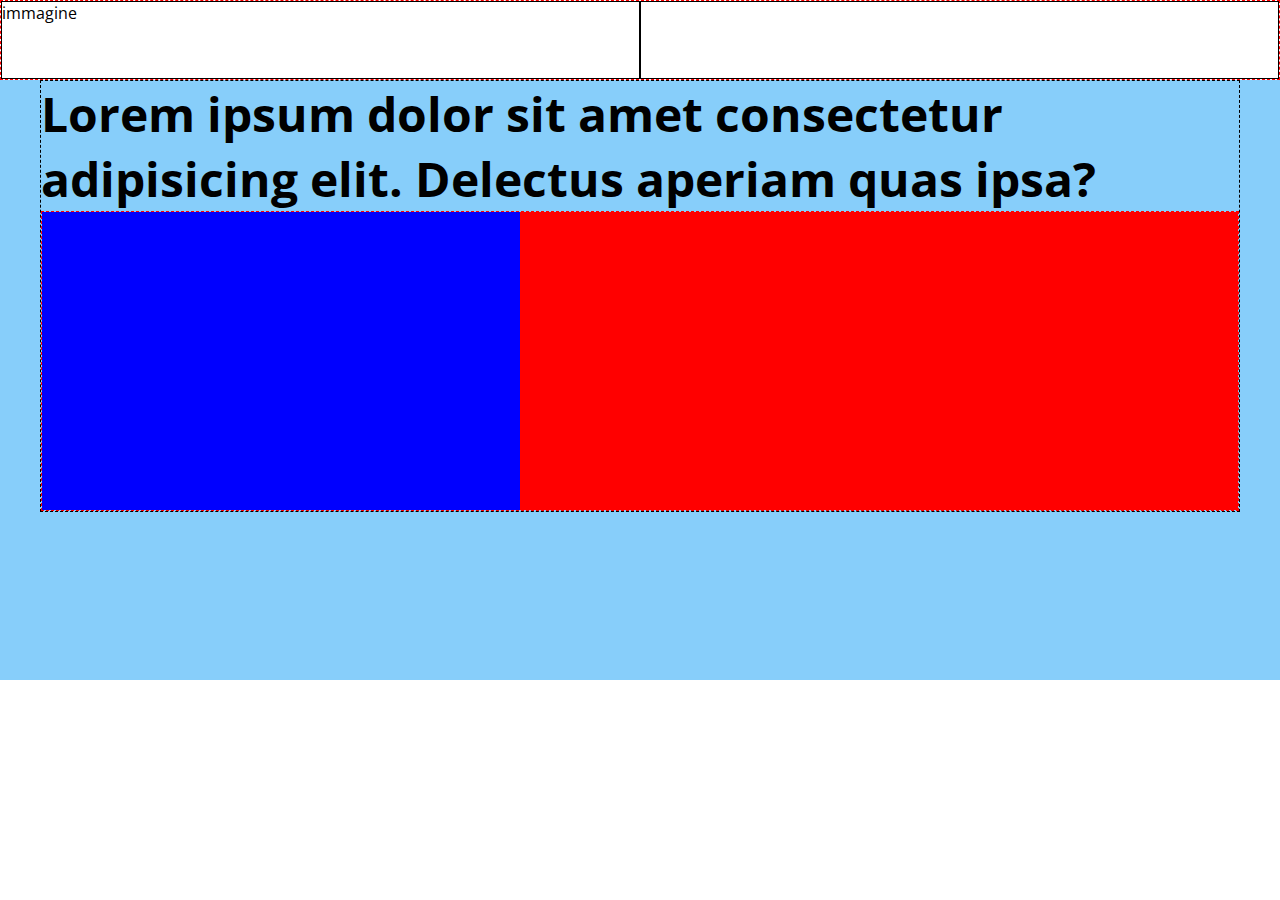
==== index.html @ 4fbb9951 "- SET header basic layout" ====
<!DOCTYPE html>
<html lang="en">
    <head>
        <meta charset="UTF-8">
        <meta name="viewport" content="width=device-width, initial-scale=1.0">
        <title>Document</title>

        <!-- Google Fonts -->
        <link rel="preconnect" href="https://fonts.googleapis.com">
        <link rel="preconnect" href="https://fonts.gstatic.com" crossorigin>
        <link href="https://fonts.googleapis.com/css2?family=Open+Sans:wght@400;800&display=swap" rel="stylesheet">

        <!-- css -->
        <link rel="stylesheet" href="css/style.css">

        <!-- Font Awesome -->
        <link rel="stylesheet" href="https://cdnjs.cloudflare.com/ajax/libs/font-awesome/6.4.2/css/all.min.css" integrity="sha512-z3gLpd7yknf1YoNbCzqRKc4qyor8gaKU1qmn+CShxbuBusANI9QpRohGBreCFkKxLhei6S9CQXFEbbKuqLg0DA==" crossorigin="anonymous" referrerpolicy="no-referrer" />
    </head>
    <body class="debug">
        

        <header>

            <section class="top-header">

                <div class="left">
                    <div>
                        immagine
                    </div>
                    <nav>
                        <ul>
                            <li></li>
                            <li></li>
                            <li></li>
                        </ul>
                    </nav>
                </div>

                <div class="right">
                    <nav>
                        <ul>
                            <li></li>
                            <li></li>
                            <li></li>
                            <li></li>
                        </ul>
                    </nav>
                </div>

            </section>

            <section class="bottom-header">
                <div class="background">
                    <div class="container-large">
                        <div class="jumbotron">
                            <h1 style="font-size: 3em;">Lorem ipsum dolor sit amet consectetur adipisicing elit. Delectus aperiam quas ipsa?</h1>
                            <div class="my_row">
                                <div class="my_col_1-3"></div>
                                <div class="my_col_2-3"></div>
                            </div>
                        </div>
                    </div>
                </div>

            </section>
        </header>

        <main>
            <!-- MAIN -->
        </main>

        <footer>
            <!-- FOOTER -->
        </footer>

    </body>
</html>
---- css/style.css ----
/*
    RESET 
*/

*{
    margin: 0;
    padding: 0;
    box-sizing: border-box;
}

/*
    GENERAL
*/

*{
    font-family: 'Open Sans', sans-serif;
}

.container-large{
    max-width: 1200px;
    margin: 0 auto;
}

.container-small{
    max-width: 1000px;
    margin: 0 auto;
}

/*
    HEADER
*/

.top-header ul{
    list-style: none;
}

/* TOP HEADER */

.top-header{
    display: flex;
}

.top-header > *{
    width: 50%;
    display: flex;
}

/* BOTTOM HEADER */

.bottom-header > .background{
    background-color: lightskyblue;
}

header > .bottom-header .my_row{
    display: flex;
}

header > .bottom-header .my_row > .my_col_1-3{
    width: 40%;
}

header > .bottom-header .my_row > .my_col_2-3{
    width: 60%;
}

/*
    DEBUG
*/

.debug .top-header{
    min-height: 80px;
    border: 1px dashed red;
}

.debug .top-header > *{
    border: 0.5px solid black;
}

.debug .background{
    min-height: 600px;
}

.debug .bottom-header .jumbotron{
    border: 1px dashed black;
}

.debug .bottom-header .my_row{
    min-height: 300px;
    border: 1px dashed red;
}

.debug .bottom-header .my_row > .my_col_1-3{
    background-color: blue;
}

.debug .bottom-header .my_row > .my_col_2-3{
    background-color: red;
}
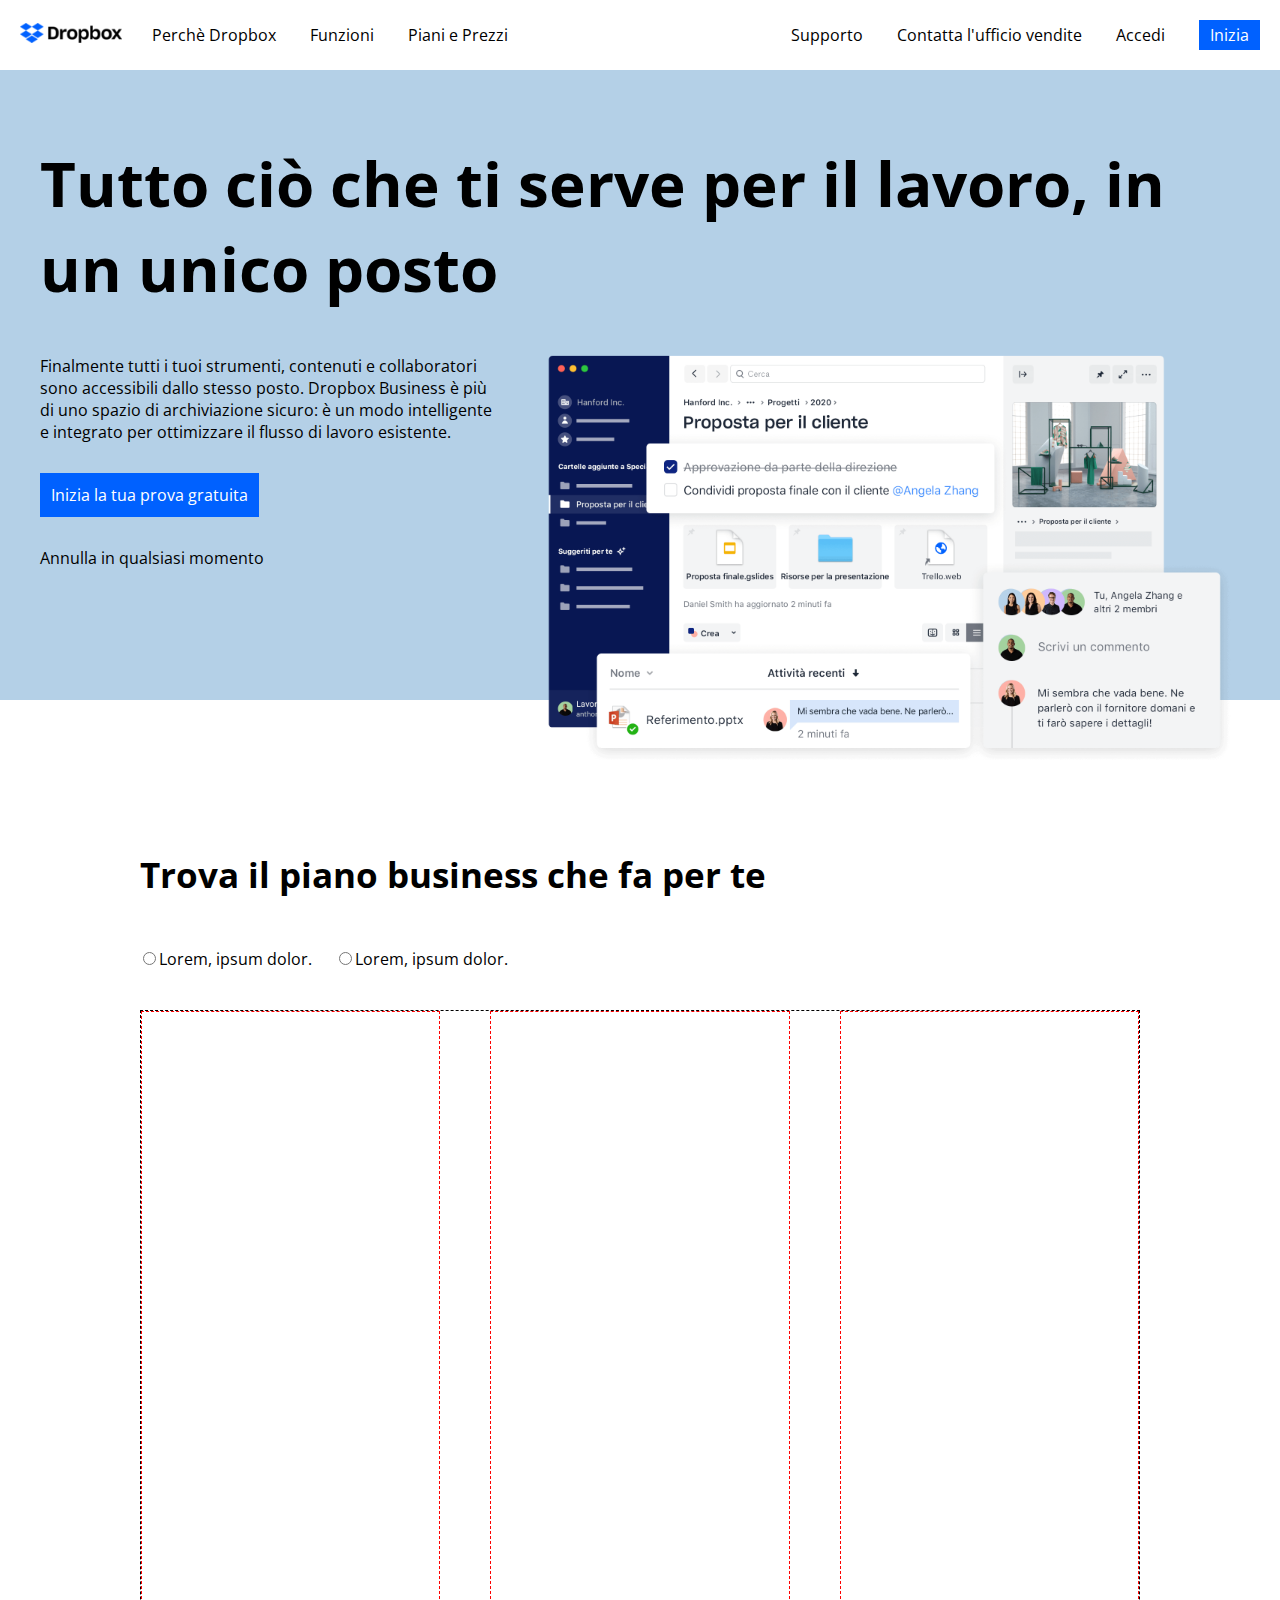
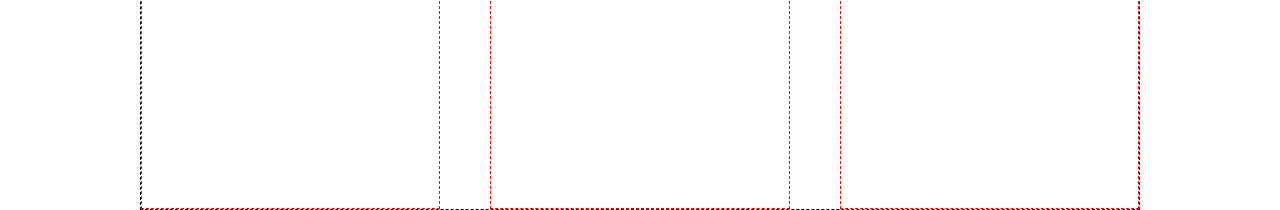
==== commit f464c138: "- EDIT header - START main layout" ====
--- a/index.html
+++ b/index.html
@@ -8,7 +8,7 @@
         <!-- Google Fonts -->
         <link rel="preconnect" href="https://fonts.googleapis.com">
         <link rel="preconnect" href="https://fonts.gstatic.com" crossorigin>
-        <link href="https://fonts.googleapis.com/css2?family=Open+Sans:wght@400;800&display=swap" rel="stylesheet">
+        <link href="https://fonts.googleapis.com/css2?family=Open+Sans:wght@400;700;800&display=swap" rel="stylesheet">
 
         <!-- css -->
         <link rel="stylesheet" href="css/style.css">
@@ -21,28 +21,28 @@
 
         <header>
 
-            <section class="top-header">
+            <section class="top-header flex">
 
-                <div class="left">
-                    <div>
-                        immagine
+                <div class="left flex">
+                    <div class="img_container">
+                        <img src="img/logo-small.png" alt="Dropbox">
                     </div>
                     <nav>
                         <ul>
-                            <li></li>
-                            <li></li>
-                            <li></li>
+                            <li><a href="#">Perchè Dropbox</a></li>
+                            <li><a href="#">Funzioni</a></li>
+                            <li><a href="#">Piani e Prezzi</a></li>
                         </ul>
                     </nav>
                 </div>
 
-                <div class="right">
+                <div class="right flex">
                     <nav>
                         <ul>
-                            <li></li>
-                            <li></li>
-                            <li></li>
-                            <li></li>
+                            <li><a href="#">Supporto</a></li>
+                            <li><a href="#">Contatta l'ufficio vendite</a></li>
+                            <li><a href="#">Accedi</a></li>
+                            <li><a href="#" class="button">Inizia</a></li>
                         </ul>
                     </nav>
                 </div>
@@ -53,10 +53,25 @@
                 <div class="background">
                     <div class="container-large">
                         <div class="jumbotron">
-                            <h1 style="font-size: 3em;">Lorem ipsum dolor sit amet consectetur adipisicing elit. Delectus aperiam quas ipsa?</h1>
-                            <div class="my_row">
-                                <div class="my_col_1-3"></div>
-                                <div class="my_col_2-3"></div>
+                            <h1>Tutto ciò che ti serve per il lavoro, in un unico posto</h1>
+                            <div class="my_row flex">
+
+                                <div class="my_col_1-3">
+
+                                    <p>
+                                        Finalmente tutti i tuoi strumenti, contenuti e collaboratori sono accessibili dallo stesso posto. Dropbox Business è più di uno spazio di archiviazione sicuro: 
+                                        è un modo intelligente e integrato per ottimizzare il flusso di lavoro esistente.
+                                    </p>
+                                    <a href="#" class="button large">Inizia la tua prova gratuita</a>
+                                    <div>Annulla in qualsiasi momento</div>
+                                    <i class="fa-solid fa-arrow-down"></i>
+                                </div>
+
+
+                                <div class="my_col_2-3">
+                                    <img src="img/jumbo.png" alt="Dropbox_free_trial">
+                                </div>
+
                             </div>
                         </div>
                     </div>
@@ -66,7 +81,22 @@
         </header>
 
         <main>
-            <!-- MAIN -->
+            <div class="container-small">
+                 
+                <h2>Trova il piano business che fa per te</h2>
+
+                <div class="input-box">
+                    <span><input type="radio" name="ciao">Lorem, ipsum dolor.</span>
+                    <span><input type="radio" name="ciao">Lorem, ipsum dolor.</span>
+                </div>
+                
+                <div class="my_row flex">
+                     <div class="card"></div>
+                     <div class="card"></div>
+                     <div class="card"></div>
+                </div>
+
+            </div>
         </main>
 
         <footer>
--- a/css/style.css
+++ b/css/style.css
@@ -17,6 +17,10 @@
     font-family: 'Open Sans', sans-serif;
 }
 
+.flex{
+    display: flex;
+}
+
 .container-large{
     max-width: 1200px;
     margin: 0 auto;
@@ -27,73 +31,199 @@
     margin: 0 auto;
 }
 
+.my_col_1-3{
+    width: 40%;
+}
+
+.my_col_2-3{
+    width: 60%;
+}
+
+
+
+.top-header a{
+    text-decoration: none;
+    color: black;
+}
+
+.button{
+   display: inline-block;
+   padding: 3px 10px;
+   background-color: #0061ff;
+   border: 1px solid #0061ff; 
+}
+
+.large{
+    padding: 10px 10px; 
+ }
+
+a.button{
+    color: white;
+    text-decoration: none;
+}
+
 /*
     HEADER
 */
+
+
+
+/* TOP HEADER */
+
+.top-header > *{
+    width: 50%;
+    align-items: center;
+    padding: 20px 5px;
+}
+
+
+.left  ul > li, .right  ul > li{
+    display: inline-block;
+}
+
+.left  ul > li, .left > .img_container, .right  ul > li{
+    padding: 0 15px;
+}
 
 .top-header ul{
     list-style: none;
 }
 
-/* TOP HEADER */
-
-.top-header{
-    display: flex;
-}
-
-.top-header > *{
-    width: 50%;
-    display: flex;
-}
+.top-header .left > .img_container > img{
+    height: 20px;
+}
+
+.top-header .right{
+    justify-content: flex-end;
+}
+
+
+
+
+
 
 /* BOTTOM HEADER */
 
 .bottom-header > .background{
-    background-color: lightskyblue;
-}
-
-header > .bottom-header .my_row{
-    display: flex;
-}
-
-header > .bottom-header .my_row > .my_col_1-3{
-    width: 40%;
-}
-
-header > .bottom-header .my_row > .my_col_2-3{
-    width: 60%;
-}
+    background-color: #b4d0e7;
+    padding-bottom: 15px;
+}
+
+header > .bottom-header .jumbotron{
+    padding-top: 70px;
+}
+
+.bottom-header .jumbotron h1{
+    font-size: 3.9em;
+}
+
+.bottom-header .my_col_1-3{
+    padding: 0 20px 10px 0;
+    position: relative;
+}
+
+.bottom-header .my_col_1-3 > .button{
+    margin: 30px 0; 
+}
+
+.bottom-header .my_col_1-3 > i{
+    position: absolute;
+    left: 0;
+    bottom: 75px;
+    font-size: 2.8em;
+    font-weight: bolder;
+}
+
+.my_col_2-3 > img{
+    width: 100%;
+}
+
+.debug .bottom-header .my_row{
+    position: relative;
+    top: 80px;
+    margin-top: -35px;
+}
+
+
+
+
+
+/*
+    MAIN 
+*/
+
+main{
+    padding-top: 150px;
+}
+
+main h2{
+    font-size: 2.2em;
+    font-weight: 700;
+    margin-bottom: 50px;
+}
+
+
+main .input-box input{
+    margin: 3px;
+}
+
+main .input-box > span:nth-child(2){
+    margin-left: 20px;
+}
+
+main .my_row{
+    justify-content: space-between;
+    margin-top: 40px;
+}
+
+main .card{
+    width: calc(90% / 3);
+}
+
 
 /*
     DEBUG
 */
 
-.debug .top-header{
+.debug > main .my_row{
+    border: 1px dashed black;
+    min-height: 800px;
+}
+
+.debug > main .card{
+    border: 1px dashed red;
+}
+
+
+
+
+
+/* .debug .top-header{
     min-height: 80px;
     border: 1px dashed red;
 }
 
 .debug .top-header > *{
     border: 0.5px solid black;
-}
-
-.debug .background{
+} */
+
+/* .debug .background{
     min-height: 600px;
-}
-
-.debug .bottom-header .jumbotron{
+} */
+
+/* .debug .bottom-header .jumbotron{
     border: 1px dashed black;
-}
-
-.debug .bottom-header .my_row{
-    min-height: 300px;
-    border: 1px dashed red;
-}
-
-.debug .bottom-header .my_row > .my_col_1-3{
+} */
+
+/* .debug .bottom-header .my_row{
+    /* min-height: 300px;
+    border: 1px dashed red; 
+} */
+
+/* .debug .bottom-header .my_row > .my_col_1-3{
     background-color: blue;
-}
-
-.debug .bottom-header .my_row > .my_col_2-3{
+} */
+
+/* .debug .bottom-header .my_row > .my_col_2-3{
     background-color: red;
-}+} */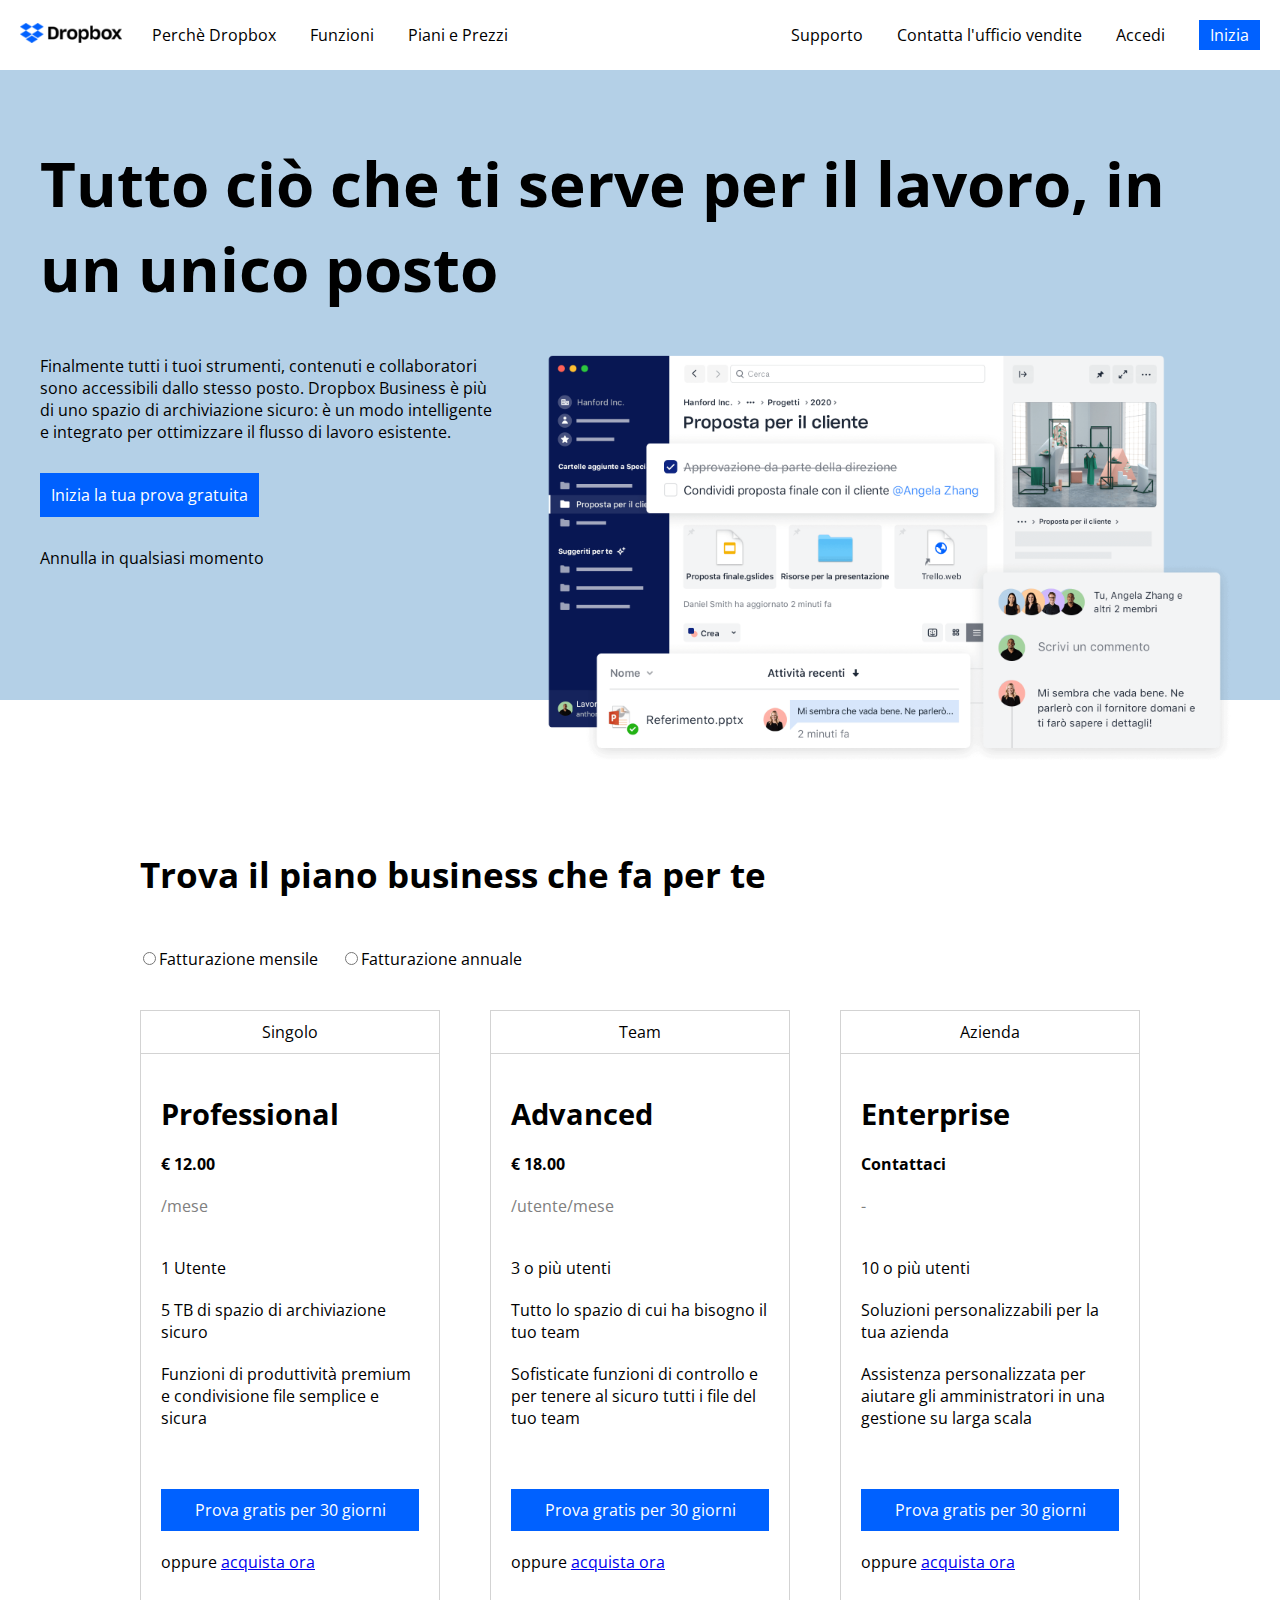
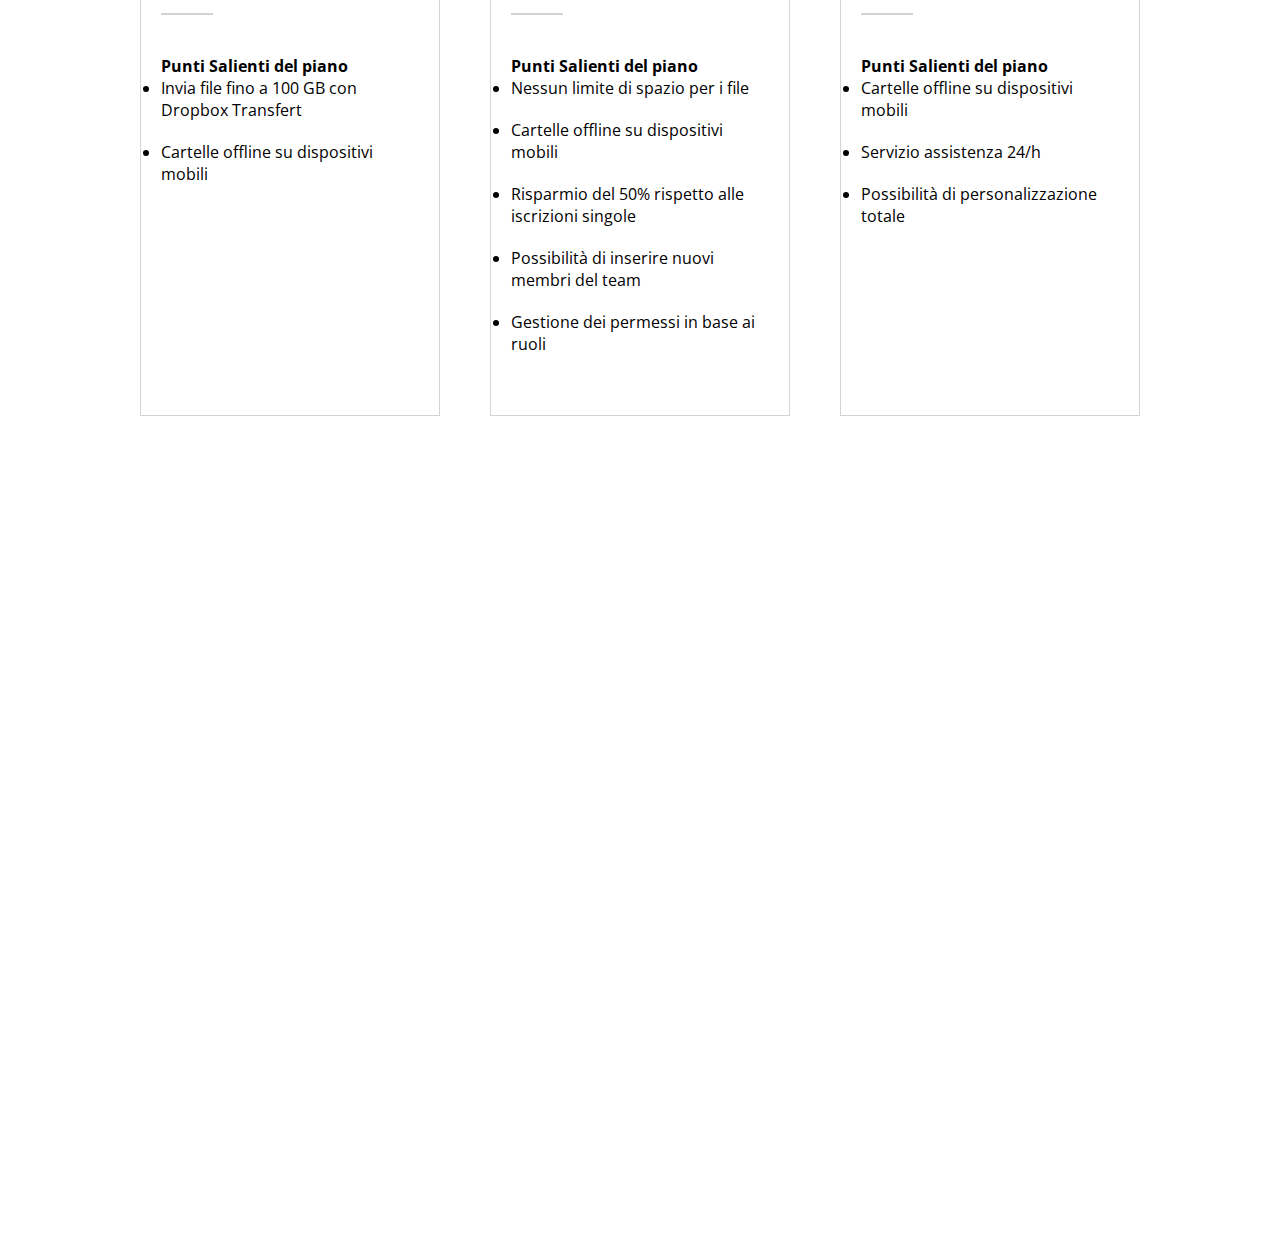
==== commit b06b0b62: "- UPDATE main" ====
--- a/index.html
+++ b/index.html
@@ -86,14 +86,123 @@
                 <h2>Trova il piano business che fa per te</h2>
 
                 <div class="input-box">
-                    <span><input type="radio" name="ciao">Lorem, ipsum dolor.</span>
-                    <span><input type="radio" name="ciao">Lorem, ipsum dolor.</span>
+                    <span><input type="radio" name="ciao">Fatturazione mensile</span>
+                    <span><input type="radio" name="ciao">Fatturazione annuale</span>
                 </div>
                 
                 <div class="my_row flex">
-                     <div class="card"></div>
-                     <div class="card"></div>
-                     <div class="card"></div>
+
+                     <div class="card">
+                        <div class="card-top">
+                            <span><i class="fa-solid fa-user"></i> Singolo</span>
+                        </div>
+                        <div class="card-bottom">
+                            <h3>Professional</h3>
+                            <h4>€ 12.00</h4>
+                            <span class="price-info">/mese</span>
+
+                            <ul class="fa-ul">
+                                <li><span class="fa-li"><i class="fa-solid fa-user"></i></span>1 Utente</li>
+                                <li><span class="fa-li"><i class="fa-solid fa-folder"></i></span>5 TB di spazio di archiviazione sicuro</li>
+                                <li><span class="fa-li"><i class="fa-solid fa-share-nodes"></i></span>Funzioni di produttività premium
+                                    e condivisione file semplice e sicura</li>
+                            </ul>
+
+                            <div class="button-card">
+                                <a href="#">Prova gratis per 30 giorni</a>
+                            </div>
+
+                            <span>oppure <a href="#">acquista ora</a></span>
+
+                            <hr>
+                            
+                            <div class="list-info">
+                                <h4>Punti Salienti del piano</h4>
+                                <ul class="fa-ul">
+                                    <li><span class="fa-li"><i class="fa-solid fa-check"></i></span>Invia file fino a 100 GB con Dropbox Transfert</li>
+                                    <li><span class="fa-li"><i class="fa-solid fa-check"></i></span>Cartelle offline su dispositivi mobili</li>
+                                </ul>
+                            </div>
+                        </div>
+
+                     </div>
+
+                     <div class="card">
+                        <div class="card-top">
+                            <span><i class="fa-solid fa-users"></i> Team</span>
+                        </div>
+                        <div class="card-bottom">
+                            <h3>Advanced</h3>
+                            <h4>€ 18.00</h4>
+                            <span class="price-info">/utente/mese</span>
+
+                            <ul class="fa-ul">
+                                <li><span class="fa-li"><i class="fa-solid fa-users"></i></span>3 o più utenti</li>
+                                <li><span class="fa-li"><i class="fa-solid fa-folder"></i></span>Tutto lo spazio di cui ha bisogno il tuo team</li>
+                                <li><span class="fa-li"><i class="fa-solid fa-share-nodes"></i></span>Sofisticate funzioni di controllo e per tenere al sicuro tutti i file del tuo team</li>
+                            </ul>
+
+                            <div class="button-card">
+                                <a href="#">Prova gratis per 30 giorni</a>
+                            </div>
+
+                            <span>oppure <a href="#">acquista ora</a></span>
+
+                            <hr>
+                            
+                            <div class="list-info">
+                                <h4>Punti Salienti del piano</h4>
+                                <ul class="fa-ul">
+                                    <li><span class="fa-li"><i class="fa-solid fa-check"></i></span>Nessun limite di spazio per i file</li>
+                                    <li><span class="fa-li"><i class="fa-solid fa-check"></i></span>Cartelle offline su dispositivi mobili</li>
+                                    <li><span class="fa-li"><i class="fa-solid fa-check"></i></span>Risparmio del 50% rispetto alle iscrizioni singole</li>
+                                    <li><span class="fa-li"><i class="fa-solid fa-check"></i></span>Possibilità di inserire nuovi membri del team</li>
+                                    <li><span class="fa-li"><i class="fa-solid fa-check"></i></span>Gestione dei permessi in base ai ruoli</li>
+                                </ul>
+                            </div>
+                        </div>
+
+                     </div>
+
+                     <div class="card">
+                        <div class="card-top">
+                            <span><i class="fa-solid fa-building"></i> Azienda</span>
+                        </div>
+                        <div class="card-bottom">
+                            <h3>Enterprise</h3>
+                            <h4>Contattaci</h4>
+                            <span class="price-info">-</span>
+
+                            <ul class="fa-ul">
+                                <li><span class="fa-li"><i class="fa-solid fa-user"></i></span>10 o più utenti</li>
+                                <li><span class="fa-li"><i class="fa-solid fa-folder"></i></span>Soluzioni personalizzabili per la tua azienda</li>
+                                <li><span class="fa-li"><i class="fa-solid fa-share-nodes"></i></span>Assistenza personalizzata per aiutare gli amministratori in una gestione su larga scala</li>
+                            </ul>
+
+                            <div class="button-card">
+                                <a href="#">Prova gratis per 30 giorni</a>
+                            </div>
+
+                            <span>oppure <a href="#">acquista ora</a></span>
+
+                            <hr>
+                            
+                            <div class="list-info">
+                                <h4>Punti Salienti del piano</h4>
+                                <ul class="fa-ul">
+                                    <li><span class="fa-li"><i class="fa-solid fa-check"></i></span>Cartelle offline su dispositivi mobili</li>
+                                    <li><span class="fa-li"><i class="fa-solid fa-check"></i></span>Servizio assistenza 24/h</li>
+                                    <li><span class="fa-li"><i class="fa-solid fa-check"></i></span>Possibilità di personalizzazione totale</li>
+                                </ul>
+                            </div>
+                        </div>
+
+                     </div>
+
+                </div>
+
+                <div class="my_row">
+                    
                 </div>
 
             </div>
--- a/css/style.css
+++ b/css/style.css
@@ -38,8 +38,6 @@
 .my_col_2-3{
     width: 60%;
 }
-
-
 
 .top-header a{
     text-decoration: none;
@@ -67,7 +65,6 @@
 */
 
 
-
 /* TOP HEADER */
 
 .top-header > *{
@@ -76,7 +73,6 @@
     padding: 20px 5px;
 }
 
-
 .left  ul > li, .right  ul > li{
     display: inline-block;
 }
@@ -96,10 +92,6 @@
 .top-header .right{
     justify-content: flex-end;
 }
-
-
-
-
 
 
 /* BOTTOM HEADER */
@@ -145,9 +137,6 @@
 }
 
 
-
-
-
 /*
     MAIN 
 */
@@ -176,27 +165,99 @@
     margin-top: 40px;
 }
 
-main .card{
+main .my_row > .card{
     width: calc(90% / 3);
-}
+    border: 1px solid lightgray;
+}
+
+.my_row > .card > .card-top{
+    text-align: center;
+    padding: 10px 0;
+    border-bottom: 1px solid lightgray;
+}
+
+.card > .card-bottom{
+    padding: 40px 20px;
+}
+
+.card > .card-bottom > h3{
+    font-size: 1.8em;
+} 
+
+.card > .card-bottom > h3, .card > .card-bottom > h4{
+    margin-bottom: 20px;
+}
+
+.card > .card-bottom > .price-info{
+    color: gray;
+}
+
+.card > .card-bottom > ul{
+    --fa-li-margin: 1.5em;
+    margin-top: 40px;
+}
+
+.card-bottom > ul > li{
+    display: inline-block;
+    margin-bottom: 20px;
+}
+
+.card-bottom > .button-card{
+    text-align: center;
+    margin-top: 40px;
+    margin-bottom: 20px;
+}
+
+.card-bottom > .button-card > a{
+    color: white;
+    padding: 10px 10px;
+    display: inline-block;
+    text-decoration: none;
+    background-color: #0061ff;
+    width: 100%;
+}
+
+.card-bottom > hr{
+    width: 20%;
+    margin-top: 40px;
+    margin-bottom: 40px;
+    border: 1px solid lightgrey;
+}
+
+.card-bottom > .list-info .fa-ul{
+    --fa-li-margin: 1.5em;
+}
+
+.card-bottom > .list-info li{
+    margin-bottom: 20px;
+}
+
+.card-bottom > .list-info li i{
+    color: #0061ff;
+}
+
+
+
+
 
 
 /*
     DEBUG
 */
 
+
+/* .debug .card > .card-top{
+    border-bottom: 1px dashed black;
+} */
+
 .debug > main .my_row{
-    border: 1px dashed black;
+    /* border: 1px dashed black; */
     min-height: 800px;
 }
 
-.debug > main .card{
+/* .debug > main .card{
     border: 1px dashed red;
-}
-
-
-
-
+} */
 
 /* .debug .top-header{
     min-height: 80px;
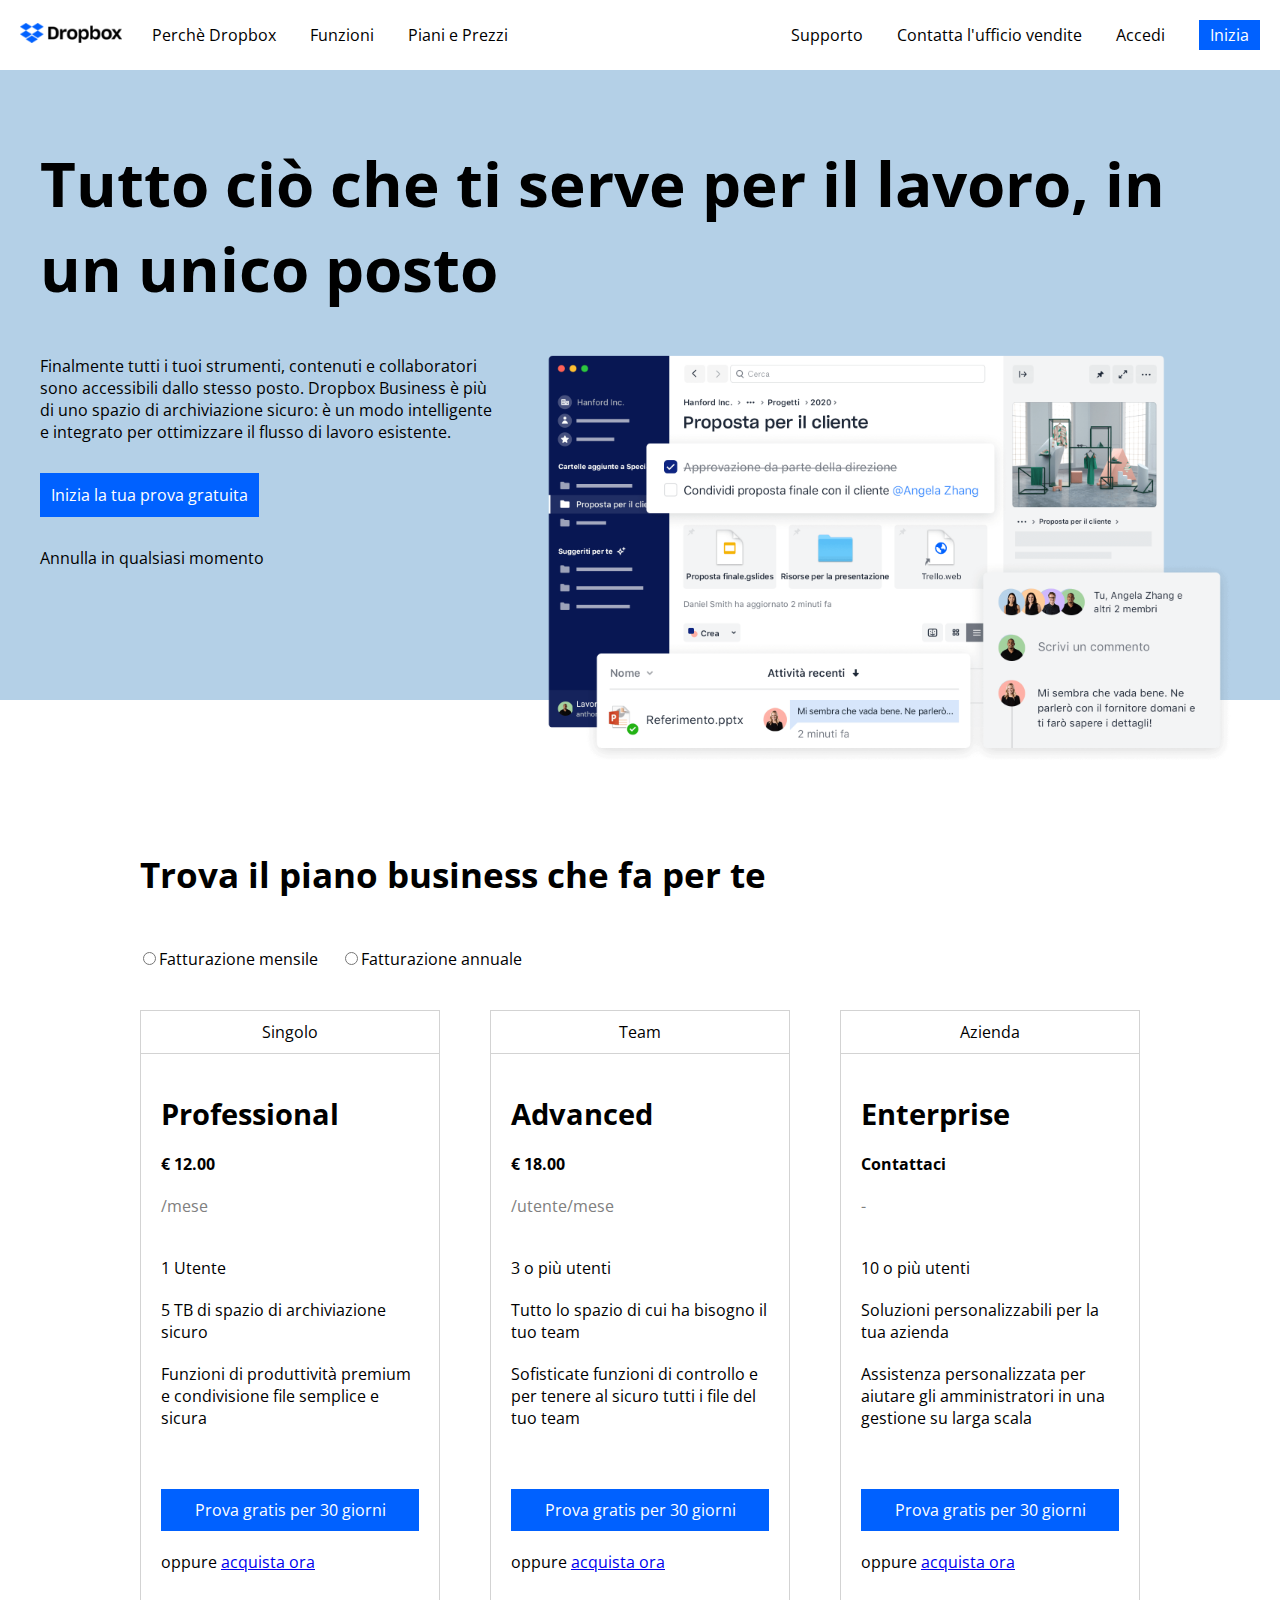
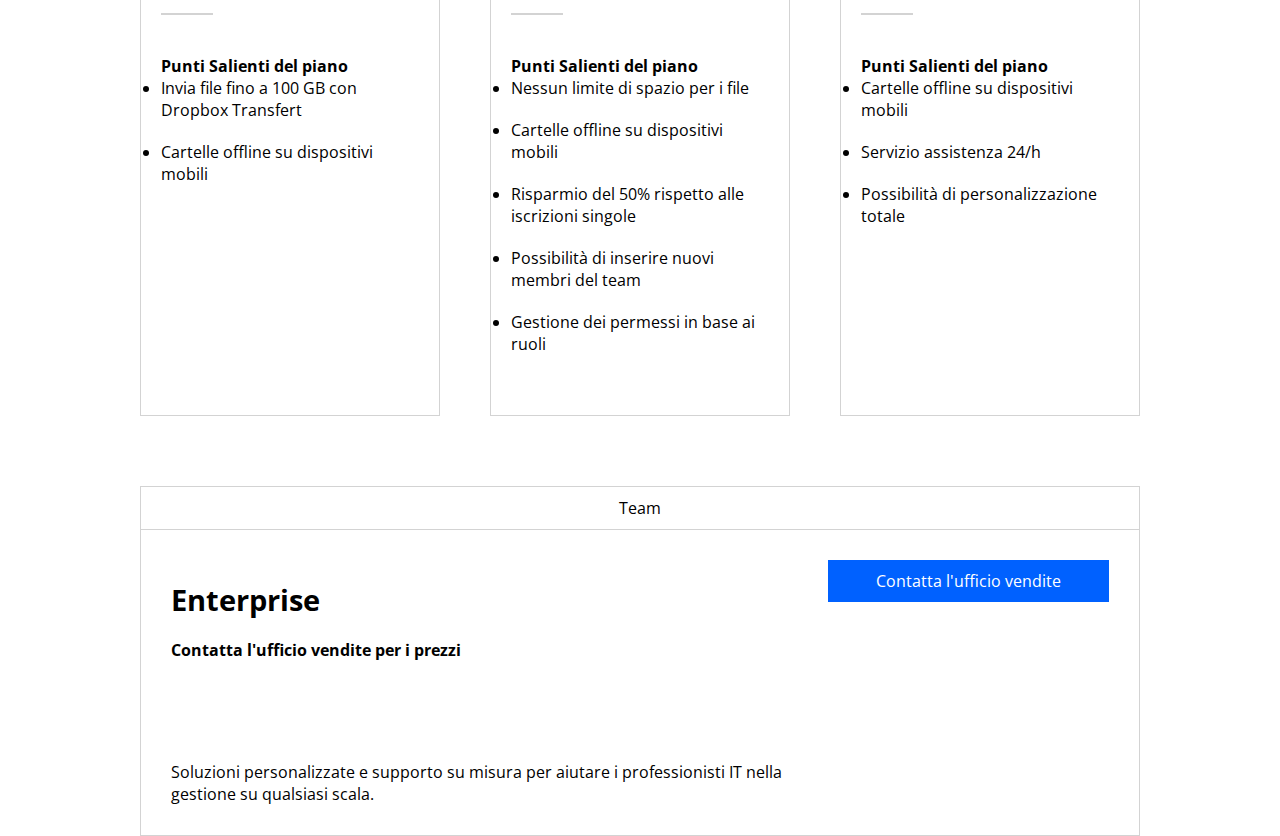
==== commit 9b1dd49e: "- UPDATE main" ====
--- a/index.html
+++ b/index.html
@@ -200,11 +200,29 @@
                      </div>
 
                 </div>
-
-                <div class="my_row">
-                    
-                </div>
-
+                
+                <div class="horizontal_card">
+                    <div class="card-top">
+                        <span><i class="fa-solid fa-building"></i> Team</span>
+                    </div>
+                    <div class="card-bottom flex">
+
+                        <div class="my_col_3-4">
+                            <h3>Enterprise</h3>
+                            <h4>Contatta l'ufficio vendite per i prezzi</h4>
+                            <p>
+                                Soluzioni personalizzate e supporto su misura per aiutare i professionisti IT nella gestione su qualsiasi scala.
+                            </p>
+                        </div>
+
+                        <div class="my_col_1-4">
+                            <div class="button-card">
+                                <a href="#">Contatta l'ufficio vendite</a>
+                            </div>
+                        </div>
+
+                    </div>
+                 </div>
             </div>
         </main>
 
--- a/css/style.css
+++ b/css/style.css
@@ -37,6 +37,14 @@
 
 .my_col_2-3{
     width: 60%;
+}
+
+.my_col_1-4{
+    width: 30%;
+}
+
+.my_col_3-4{
+    width: 70%;
 }
 
 .top-header a{
@@ -60,6 +68,23 @@
     text-decoration: none;
 }
 
+
+h3{
+    font-size: 1.8em;
+}
+
+.button-card{
+    text-align: center;
+}
+
+.button-card > a{
+    color: white;
+    padding: 10px 10px;
+    display: inline-block;
+    text-decoration: none;
+    background-color: #0061ff;
+    width: 100%;
+}
 /*
     HEADER
 */
@@ -163,6 +188,7 @@
 main .my_row{
     justify-content: space-between;
     margin-top: 40px;
+    flex-wrap: wrap;
 }
 
 main .my_row > .card{
@@ -170,7 +196,7 @@
     border: 1px solid lightgray;
 }
 
-.my_row > .card > .card-top{
+.card-top{
     text-align: center;
     padding: 10px 0;
     border-bottom: 1px solid lightgray;
@@ -180,9 +206,6 @@
     padding: 40px 20px;
 }
 
-.card > .card-bottom > h3{
-    font-size: 1.8em;
-} 
 
 .card > .card-bottom > h3, .card > .card-bottom > h4{
     margin-bottom: 20px;
@@ -197,63 +220,82 @@
     margin-top: 40px;
 }
 
-.card-bottom > ul > li{
+.card .card-bottom > ul > li{
     display: inline-block;
     margin-bottom: 20px;
 }
 
-.card-bottom > .button-card{
-    text-align: center;
+.card .card-bottom > .button-card{
     margin-top: 40px;
     margin-bottom: 20px;
 }
 
-.card-bottom > .button-card > a{
-    color: white;
-    padding: 10px 10px;
-    display: inline-block;
-    text-decoration: none;
-    background-color: #0061ff;
-    width: 100%;
-}
-
-.card-bottom > hr{
+.card .card-bottom > hr{
     width: 20%;
     margin-top: 40px;
     margin-bottom: 40px;
     border: 1px solid lightgrey;
 }
 
-.card-bottom > .list-info .fa-ul{
+.card .card-bottom > .list-info .fa-ul{
     --fa-li-margin: 1.5em;
 }
 
-.card-bottom > .list-info li{
-    margin-bottom: 20px;
-}
-
-.card-bottom > .list-info li i{
+.card .card-bottom > .list-info li{
+    margin-bottom: 20px;
+}
+
+.card .card-bottom > .list-info li i{
     color: #0061ff;
 }
 
-
-
-
-
-
+.horizontal_card{
+    width: 100%;
+    margin-top: 70px;
+    border: 1px solid lightgrey;
+}
+
+.horizontal_card > .card-bottom{
+    padding: 30px;
+}
+
+.horizontal_card > .card-bottom h3{
+    margin-bottom: 20px;
+}
+
+.horizontal_card > .card-bottom h4{
+    margin-bottom: 100px;
+}
+
+.horizontal_card > .card-bottom > .my_col_3-4{
+    padding-top: 20px;
+}
 /*
     DEBUG
 */
+
+/* .debug .horizontal_card .my_col_3-4, .debug .horizontal_card .my_col_1-4{
+    border: 1px dashed red;
+} */
+
+/* .horizontal_card .card-bottom{
+    min-height: 300px;
+} */
+
+/* .debug .horizontal_card{
+    min-height: 300px;
+    border: 1px dashed black;
+} */
 
 
 /* .debug .card > .card-top{
     border-bottom: 1px dashed black;
 } */
 
-.debug > main .my_row{
-    /* border: 1px dashed black; */
-    min-height: 800px;
-}
+/*  .debug > main .my_row{
+    border: 1px dashed black;
+    min-height: 800px; 
+} */
 
 /* .debug > main .card{
     border: 1px dashed red;
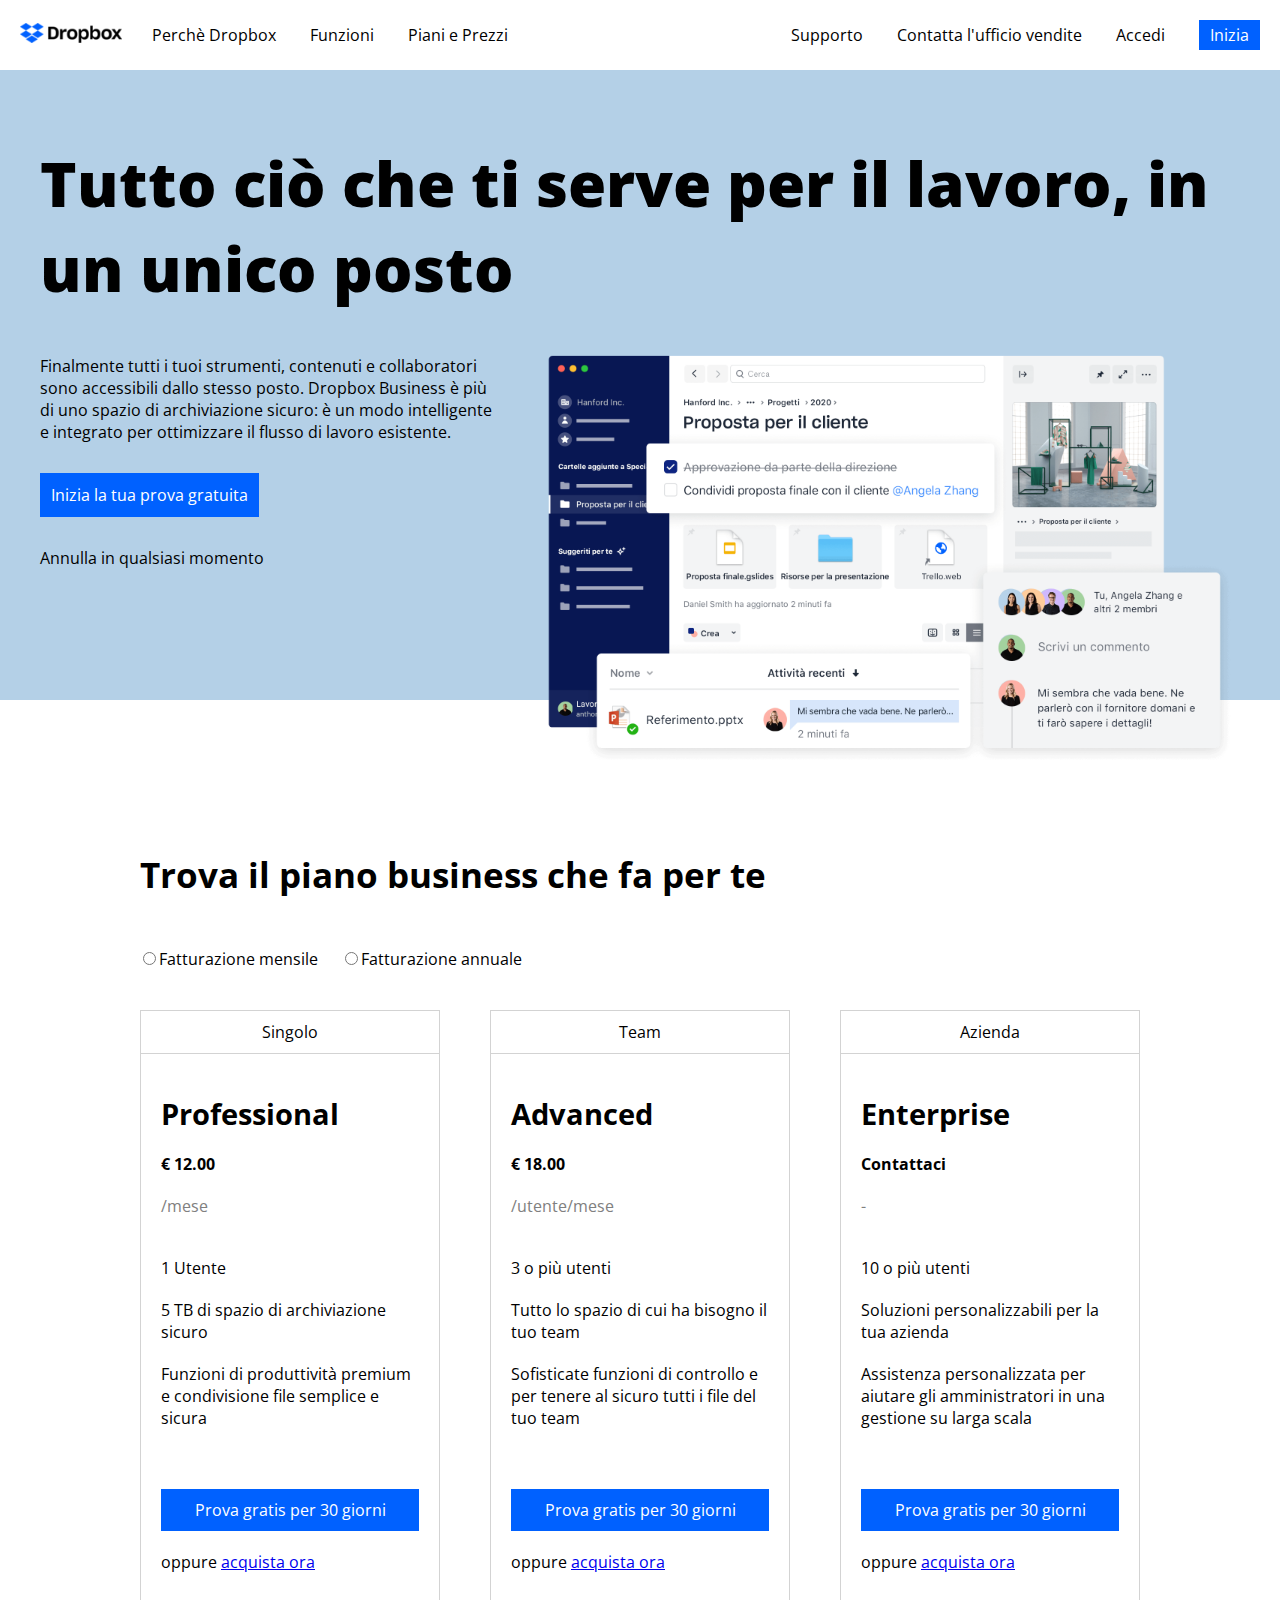
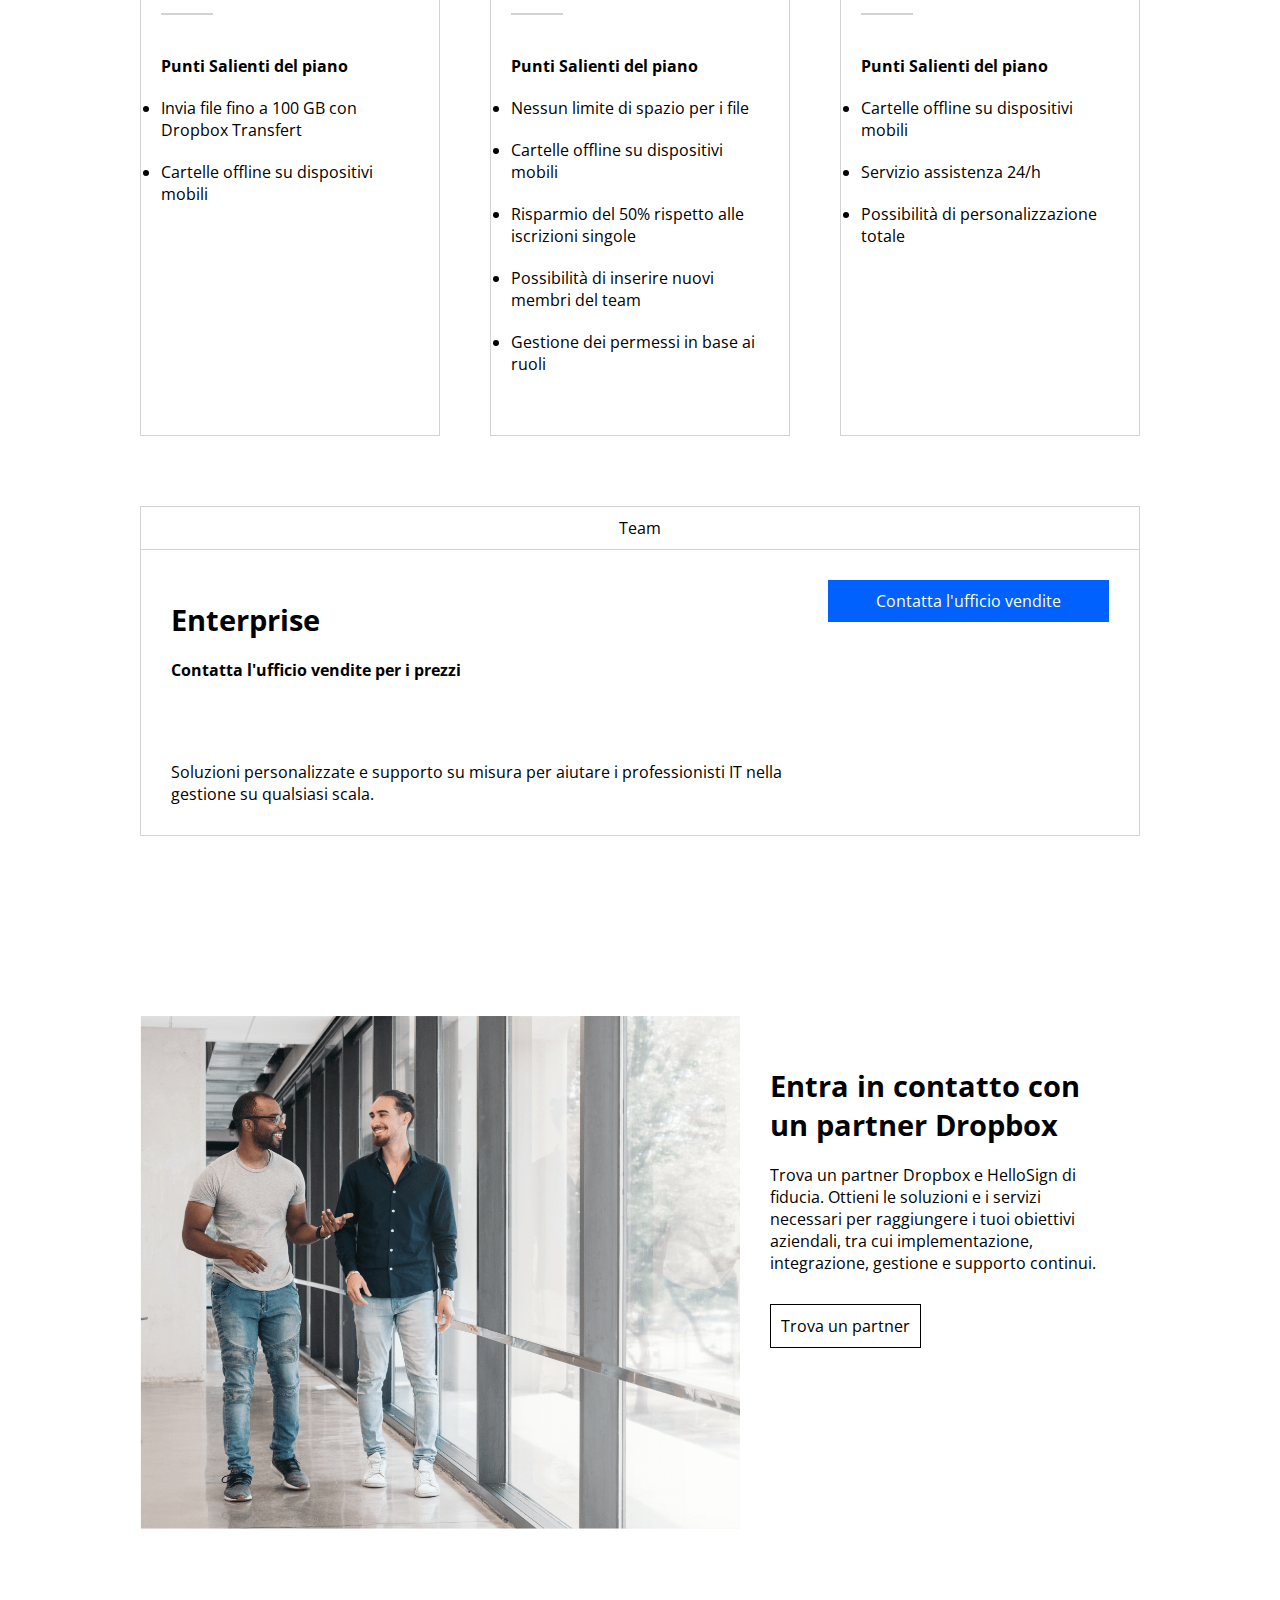
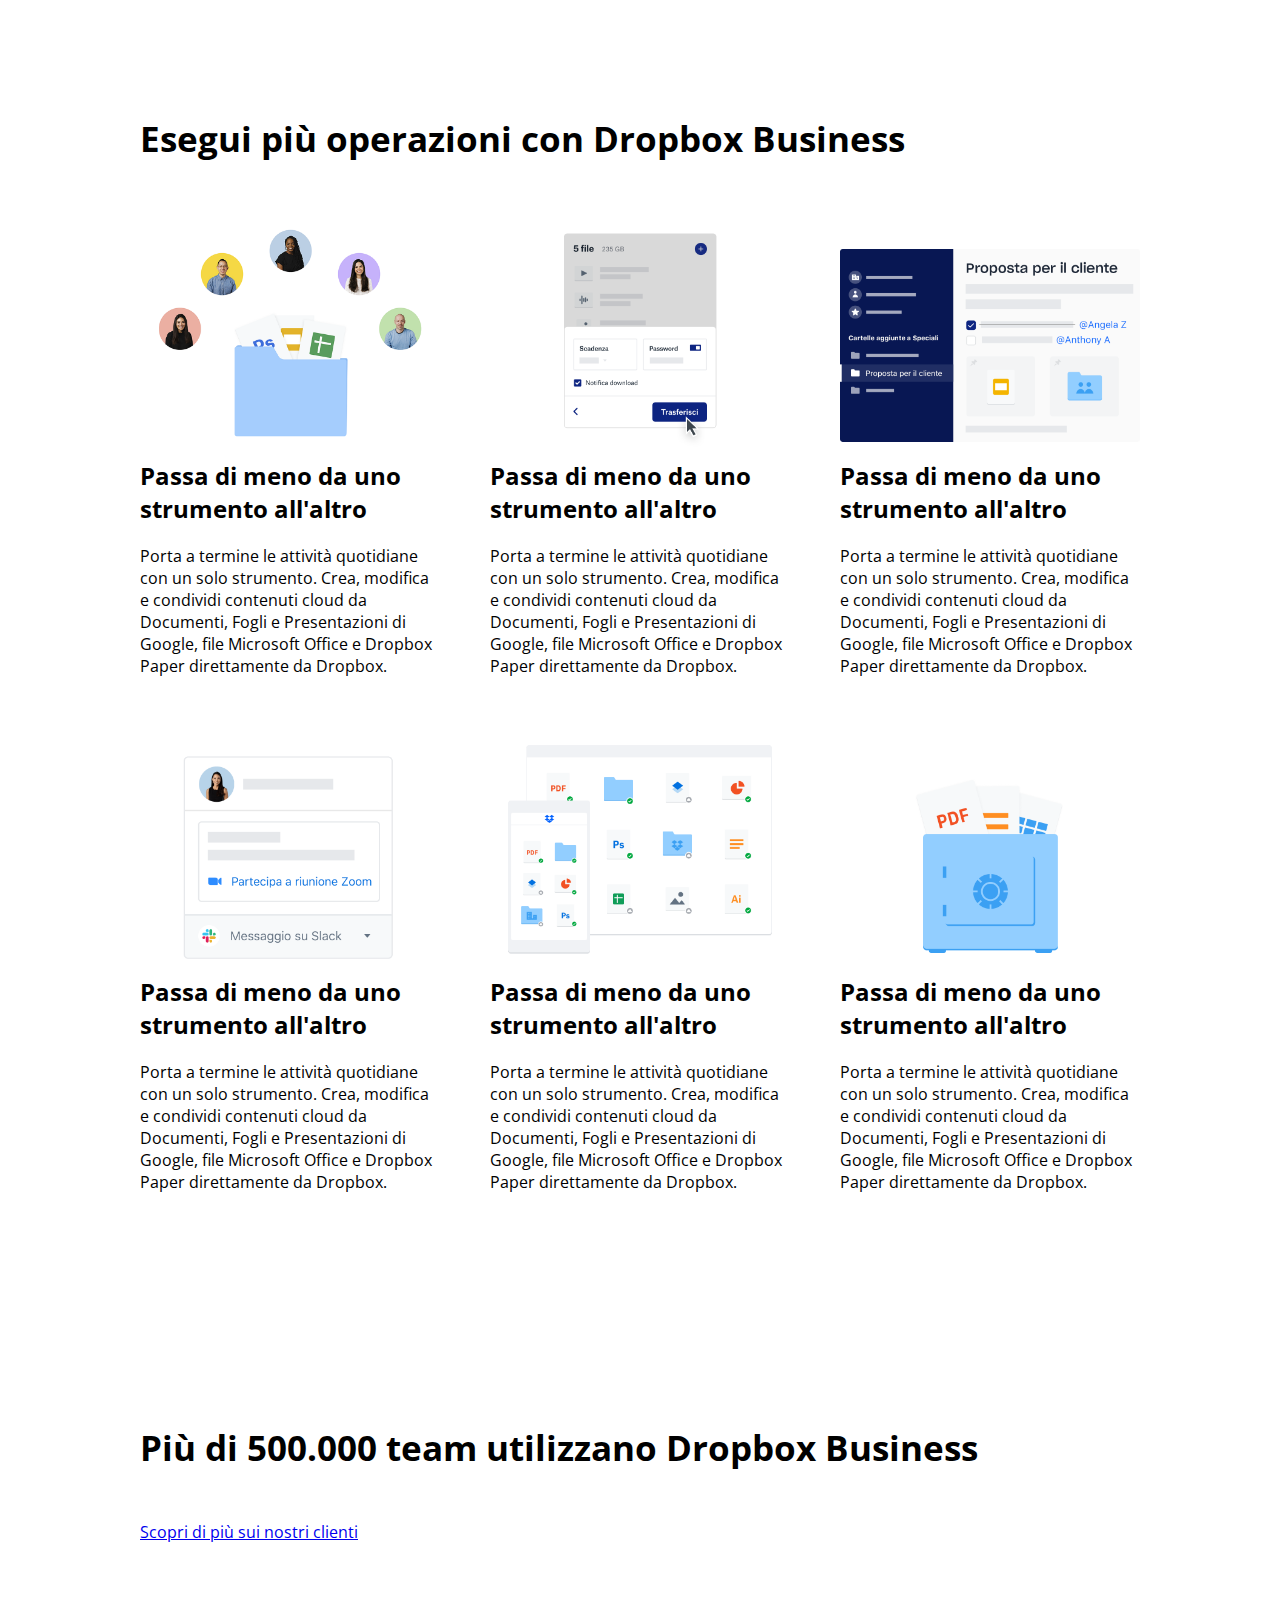
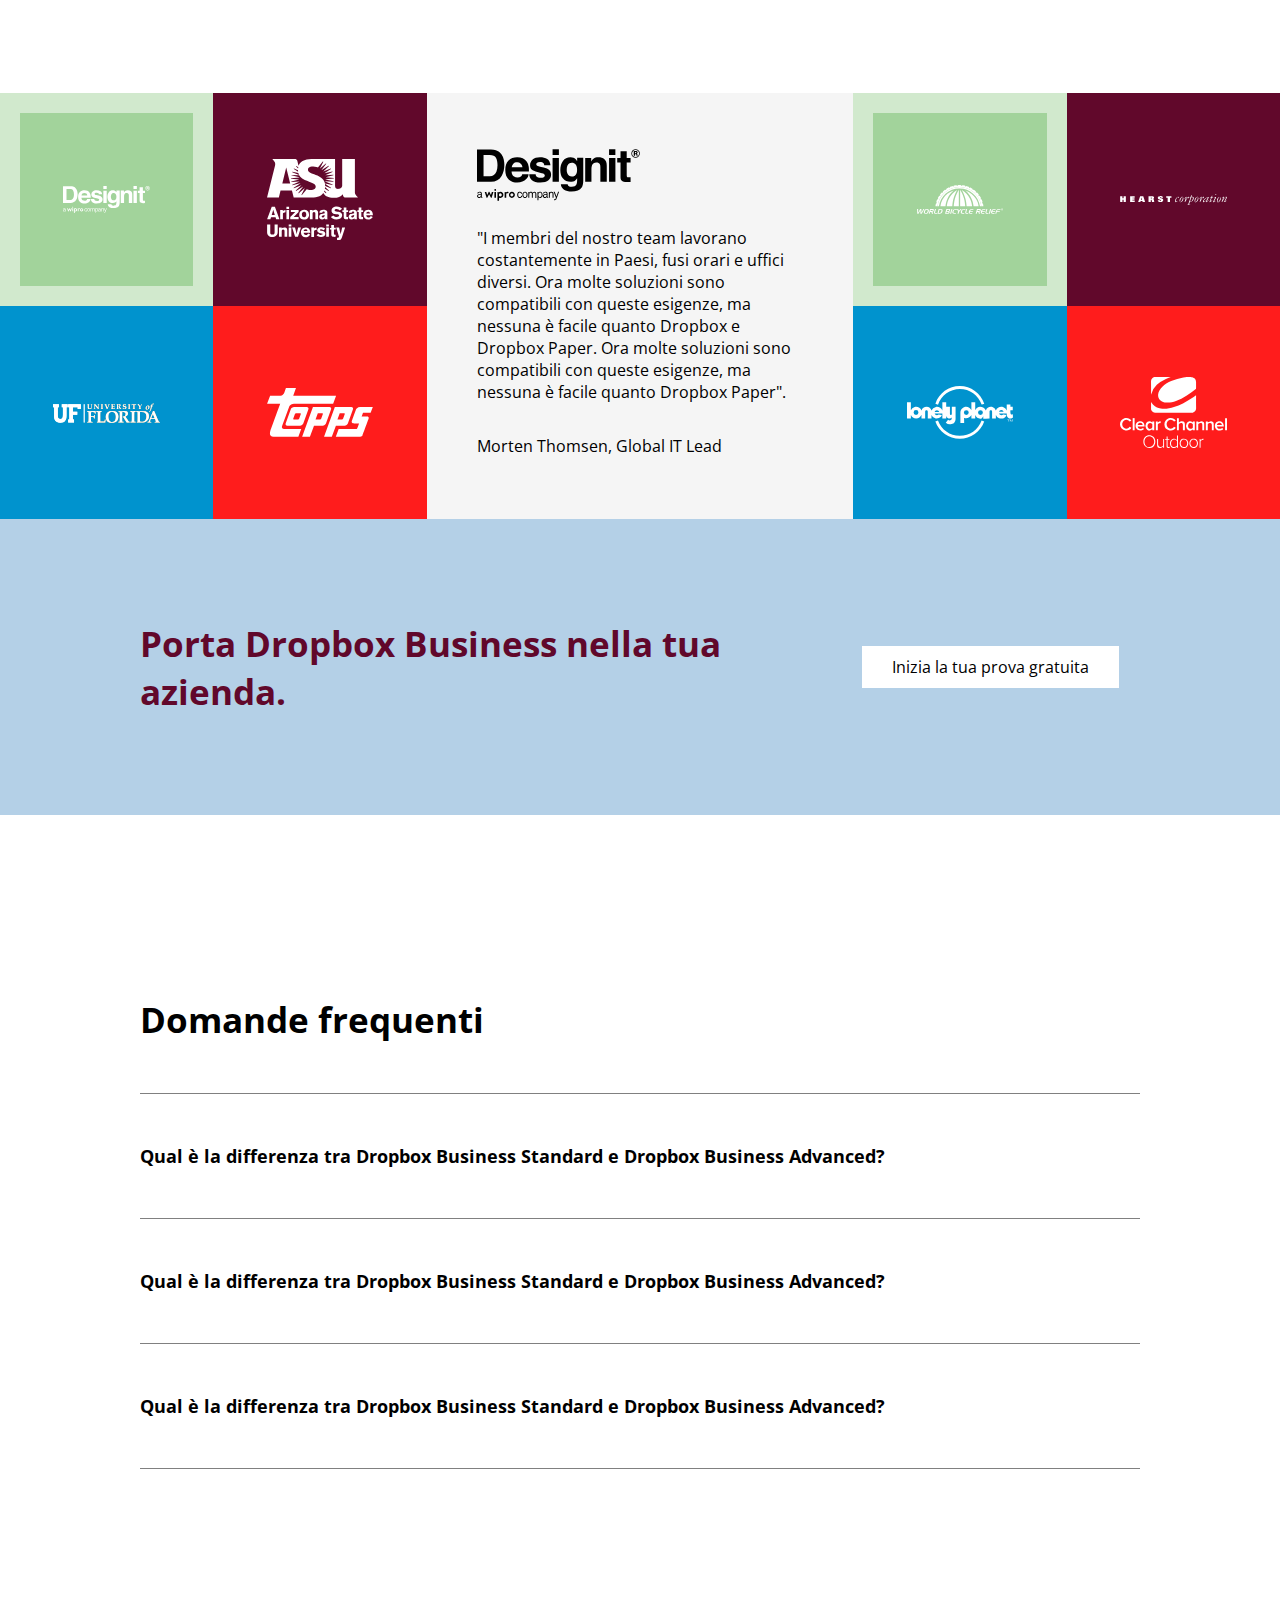
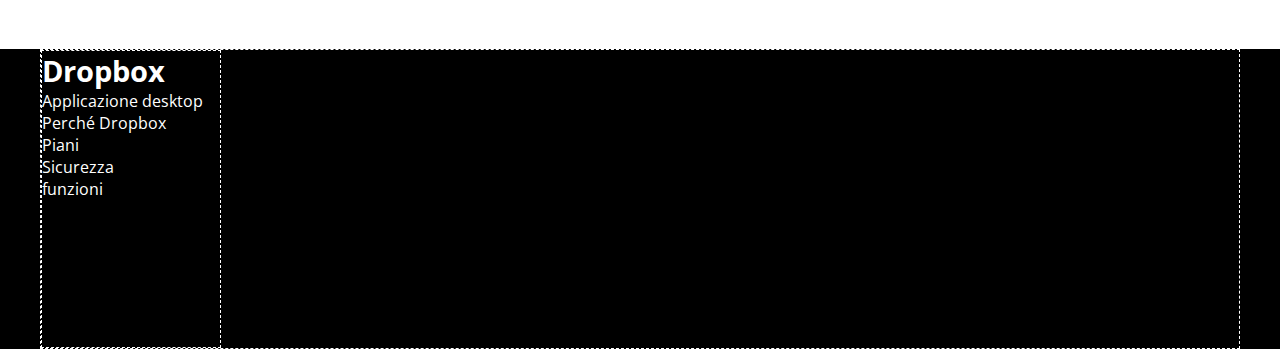
==== commit eacf23ba: "- EDIT main - START footer" ====
--- a/index.html
+++ b/index.html
@@ -3,12 +3,12 @@
     <head>
         <meta charset="UTF-8">
         <meta name="viewport" content="width=device-width, initial-scale=1.0">
-        <title>Document</title>
+        <title>Tutto ciò che ti serve per il lavoro, in un unico posto | Dropbox</title>
 
         <!-- Google Fonts -->
         <link rel="preconnect" href="https://fonts.googleapis.com">
         <link rel="preconnect" href="https://fonts.gstatic.com" crossorigin>
-        <link href="https://fonts.googleapis.com/css2?family=Open+Sans:wght@400;700;800&display=swap" rel="stylesheet">
+        <link href="https://fonts.googleapis.com/css2?family=Open+Sans:wght@300;700;800&display=swap" rel="stylesheet">
 
         <!-- css -->
         <link rel="stylesheet" href="css/style.css">
@@ -91,7 +91,6 @@
                 </div>
                 
                 <div class="my_row flex">
-
                      <div class="card">
                         <div class="card-top">
                             <span><i class="fa-solid fa-user"></i> Singolo</span>
@@ -198,9 +197,8 @@
                         </div>
 
                      </div>
-
-                </div>
-                
+                </div>
+
                 <div class="horizontal_card">
                     <div class="card-top">
                         <span><i class="fa-solid fa-building"></i> Team</span>
@@ -222,12 +220,194 @@
                         </div>
 
                     </div>
-                 </div>
+                </div>
+                
+                <div class="my_row big flex">
+                    <div class="my_col_2-3">
+                        <img src="img/partner.png" alt="">
+                    </div>
+
+                    <div class="my_col_1-3">
+                        <h3>Entra in contatto con un partner Dropbox</h3>
+                        <p>
+                            Trova un partner Dropbox e HelloSign di fiducia. Ottieni le soluzioni e i servizi necessari per raggiungere i tuoi obiettivi aziendali, tra cui implementazione, integrazione, gestione e supporto continui.
+                        </p>
+
+                        <a href="" class="button large trasparent">Trova un partner</a>
+                    </div>
+                </div>
+
+                <h2>Esegui più operazioni con Dropbox Business</h2>
+
+                <div class="my_row_1-3 flex">
+
+                    <div class="card">
+
+                        <img src="img/business-feature-switching-tools.png" alt="">
+                        <h3>Passa di meno da uno strumento all'altro</h3>
+                        <p>
+                            Porta a termine le attività quotidiane con un solo strumento. Crea, modifica e condividi contenuti cloud da Documenti, Fogli e Presentazioni di Google, file Microsoft Office e Dropbox Paper direttamente da Dropbox.
+                        </p>
+
+                    </div>
+
+                    <div class="card">
+
+                        <img src="img/business-feature-send-files-it.png" alt="">
+                        <h3>Passa di meno da uno strumento all'altro</h3>
+                        <p>
+                            Porta a termine le attività quotidiane con un solo strumento. Crea, modifica e condividi contenuti cloud da Documenti, Fogli e Presentazioni di Google, file Microsoft Office e Dropbox Paper direttamente da Dropbox.
+                        </p>
+
+                    </div>
+
+                    <div class="card">
+
+                        <img src="img/business-feature-coordinate-it.png" alt="">
+                        <h3>Passa di meno da uno strumento all'altro</h3>
+                        <p>
+                            Porta a termine le attività quotidiane con un solo strumento. Crea, modifica e condividi contenuti cloud da Documenti, Fogli e Presentazioni di Google, file Microsoft Office e Dropbox Paper direttamente da Dropbox.
+                        </p>
+
+                    </div>
+
+                    <div class="card">
+
+                        <img src="img/business-feature-integrations-it.png" alt="">
+                        <h3>Passa di meno da uno strumento all'altro</h3>
+                        <p>
+                            Porta a termine le attività quotidiane con un solo strumento. Crea, modifica e condividi contenuti cloud da Documenti, Fogli e Presentazioni di Google, file Microsoft Office e Dropbox Paper direttamente da Dropbox.
+                        </p>
+
+                    </div>
+
+                    <div class="card">
+
+                        <img src="img/business-feature-multi-device.png" alt="">
+                        <h3>Passa di meno da uno strumento all'altro</h3>
+                        <p>
+                            Porta a termine le attività quotidiane con un solo strumento. Crea, modifica e condividi contenuti cloud da Documenti, Fogli e Presentazioni di Google, file Microsoft Office e Dropbox Paper direttamente da Dropbox.
+                        </p>
+
+                    </div>
+
+                    <div class="card">
+
+                        <img src="img/business-feature-security.png" alt="">
+                        <h3>Passa di meno da uno strumento all'altro</h3>
+                        <p>
+                            Porta a termine le attività quotidiane con un solo strumento. Crea, modifica e condividi contenuti cloud da Documenti, Fogli e Presentazioni di Google, file Microsoft Office e Dropbox Paper direttamente da Dropbox.
+                        </p>
+
+                    </div>
+
+
+                </div>
+
+                <h2>Più di 500.000 team utilizzano Dropbox Business</h2>
+
+                <a href="#">Scopri di più sui nostri clienti</a>
+
+            </div>
+
+            <div class="my_row_square flex">
+
+                <div>
+                    <div class="square_1-2 flex lightgreen"><img src="img/designit.svg" alt="Designit"></div>
+                    <div class="square_1-2 flex bordeaux"><img src="img/arizona_state_university.svg" alt="Arizona_State_University"></div>
+                    <div class="square_1-2 flex skyblue"><img src="img/university_of_florida.svg" alt="University_of_Florida"></div>
+                    <div class="square_1-2 flex orangered"><img src="img/topps.svg" alt="Topps"></div>
+                </div>
+
+
+                <div class="corp_info">
+
+                    <img src="img/designit.svg" alt="Designit">
+                    <p>
+                        "I membri del nostro team lavorano costantemente in Paesi, fusi orari e uffici diversi. Ora molte soluzioni sono compatibili con queste esigenze, ma nessuna è facile quanto Dropbox e Dropbox Paper. Ora molte soluzioni sono compatibili con queste esigenze, ma nessuna è facile quanto Dropbox Paper".
+                    </p>
+
+                    <span>Morten Thomsen, Global IT Lead</span>
+
+                </div>
+
+
+                <div>
+                    <div class="square_1-2 flex lightgreen"><img src="img/world_bicycle_relief.svg" alt="World_Bicycle_Relief"></div>
+                    <div class="square_1-2 flex bordeaux"><img src="img/hearst_corp.svg" alt="Hearst_corp"></div>
+                    <div class="square_1-2 flex skyblue"><img src="img/lonely_planet.svg" alt="Lonely_Planet"></div>
+                    <div class="square_1-2 flex orangered"><img src="img/clear_channel.svg" alt="Clear_Channel"></div>
+                </div>
+
+            </div>
+
+            <div class="background">
+                <div class="container-small">
+
+                    <div class="my_row small flex">
+
+                        <div class="my_col_3-4 flex">
+                            <h2>Porta Dropbox Business nella tua azienda.</h2>
+                        </div>
+    
+                        <div class="my_col_1-4 flex">
+                            <div class="button-card">
+                                <a href="#" class="white">Inizia la tua prova gratuita</a>
+                            </div>
+                        </div>
+
+                    </div>
+                        
+                </div>
+            </div>
+            
+            <div class="container-small">
+
+                <h2>Domande frequenti</h2>
+
+                <div class="row-box">
+
+                     <div class="flex">
+                        <h4>Qual è la differenza tra Dropbox Business Standard e Dropbox Business Advanced?</h4>
+                        <a href=""><i class="fa-solid fa-chevron-down"></i></a>
+                     </div>
+                     <div class="flex">
+                        <h4>Qual è la differenza tra Dropbox Business Standard e Dropbox Business Advanced?</h4>
+                        <a href=""><i class="fa-solid fa-chevron-down"></i></a>
+                     </div>
+                     <div class="flex">
+                        <h4>Qual è la differenza tra Dropbox Business Standard e Dropbox Business Advanced?</h4>
+                        <a href=""><i class="fa-solid fa-chevron-down"></i></a>
+                     </div>
+
+                </div>
             </div>
         </main>
 
         <footer>
-            <!-- FOOTER -->
+            
+            <div class="container-large">
+                <section class="footer-top">
+
+                    <div class="my_row flex">
+                        <div class="my_col_1-6">
+
+                            <h3>Dropbox</h3>
+                            <nav>
+                                <ul>
+                                    <li><a href="">Applicazione desktop</a></li>
+                                    <li><a href="">Perché Dropbox</a></li>
+                                    <li><a href="">Piani</a></li>
+                                    <li><a href="">Sicurezza</a></li>
+                                    <li><a href="">funzioni</a></li>
+                                </ul>
+                            </nav>
+                        </div>
+                    </div>
+
+                </section>
+            </div>
+            
         </footer>
 
     </body>
--- a/css/style.css
+++ b/css/style.css
@@ -45,6 +45,14 @@
 
 .my_col_3-4{
     width: 70%;
+}
+
+.my_col_1-6{
+    width: calc(90% / 6);
+}
+
+.card{
+    width: calc(90% / 3);
 }
 
 .top-header a{
@@ -71,6 +79,10 @@
 
 h3{
     font-size: 1.8em;
+}
+
+h2{
+    font-size: 1.5em;
 }
 
 .button-card{
@@ -85,6 +97,43 @@
     background-color: #0061ff;
     width: 100%;
 }
+
+.button-card > .white{
+    color: black;
+    padding: 10px 30px;
+    display: inline-block;
+    text-decoration: none;
+    background-color: white;
+    width: 100%;
+}
+
+.button.large.trasparent{
+   background-color: transparent;
+   border: 1px solid black;
+   color: black;
+}
+
+.square_1-2{
+    width: 50%;
+    height: 50%;
+}
+
+.bordeaux{
+    background-color: #61082b;
+}
+
+.lightgreen{
+    background-color: #a2d39b;
+    border: 20px solid #d1e9cd;
+}
+
+.orangered{
+    background-color: #ff1c1c;
+}
+
+.skyblue{
+    background-color: #0093ce;
+}
 /*
     HEADER
 */
@@ -132,6 +181,7 @@
 
 .bottom-header .jumbotron h1{
     font-size: 3.9em;
+    font-weight: 800;
 }
 
 .bottom-header .my_col_1-3{
@@ -192,7 +242,6 @@
 }
 
 main .my_row > .card{
-    width: calc(90% / 3);
     border: 1px solid lightgray;
 }
 
@@ -237,6 +286,10 @@
     border: 1px solid lightgrey;
 }
 
+.card-bottom > .list-info > h4{
+    margin-bottom: 20px;
+}
+
 .card .card-bottom > .list-info .fa-ul{
     --fa-li-margin: 1.5em;
 }
@@ -264,16 +317,191 @@
 }
 
 .horizontal_card > .card-bottom h4{
-    margin-bottom: 100px;
+    margin-bottom: 80px;
 }
 
 .horizontal_card > .card-bottom > .my_col_3-4{
     padding-top: 20px;
+}
+
+main .my_row.big{
+    margin: 180px 0;
+}
+
+main .my_row > .my_col_1-3{
+    padding: 50px 30px 0 30px;
+}
+
+main .my_row > .my_col_1-3 > h3{
+    margin-bottom: 20px;
+}
+
+main .my_row > .my_col_1-3 > p{
+    margin-bottom: 30px;
+}
+
+.my_row_1-3{
+    justify-content: space-between;
+    flex-wrap: wrap;
+    margin-bottom: 180px;
+}
+
+.my_row_1-3 > .card{
+    margin-bottom: 50px;
+}
+
+.my_row_1-3 > .card > img{
+    width: 100%;
+}
+
+.my_row_1-3 > .card > h3{
+    font-size: 1.5em;
+    margin-bottom: 20px;
+}
+
+.my_row_square{
+    height: calc(100vw / 3);
+    margin-top: 150px;
+}
+
+.my_row_square > *{
+    width: calc(100% / 3);
+    display: flex;
+    flex-wrap: wrap;
+}
+
+.my_row_square .square_1-2{
+    justify-content: center;
+    align-items: center;
+}
+
+.my_row_square .square_1-2 > img{
+    width: 50%;
+    filter: invert(100%);
+}
+
+.my_row_square > .corp_info{
+    background-color: #f5f5f5;
+    padding: 50px;
+}
+
+.my_row_square > .corp_info > img{
+    width: 50%;
+}
+
+.my_row_square > .corp_info > p{
+    margin: 20px 0;
+}
+
+main > .background{
+    background-color: #b4d0e7;
+    margin-bottom: 180px;
+}
+
+.my_row.small{
+    margin: 0;
+    padding: 100px 0;
+}
+
+.my_row.small > *{
+    align-items: center;
+    justify-content: center;
+}
+
+.my_row.small h2{
+    margin: 0;
+    color: #61082b;
+}
+
+.row-box{
+    border-top: 1px solid gray;
+    border-bottom: 1px solid gray;
+    margin-bottom: 180px;
+}
+
+.row-box > div:nth-child(2){
+    border-top: 1px solid gray;
+    border-bottom: 1px solid gray;
+}
+
+.row-box > *{
+    justify-content: space-between;
+    align-items: center;
+    padding: 50px 0;
+}
+
+.row-box h4{
+    font-size: 1.1em;
+}
+
+.row-box a{
+    color: black;
+    text-decoration: none;
+    font-size: small;
+}
+
+/*
+    FOOTER
+*/
+
+footer{
+    background-color: black;
+}
+
+footer *{
+    color: white;
+}
+
+.footer-top ul{
+    list-style: none;
+}
+
+.footer-top ul a{
+    text-decoration: none;
 }
 /*
     DEBUG
 */
 
+.footer-top .my_col_1-6{
+    border: 1px dashed white;
+}
+
+.footer-top > .my_row{
+    min-height: 300px;
+    border: 1px dashed white;
+}
+
+/* .debug .row-box{
+    min-height: 400px;
+} */
+
+/* .my_row.small{
+    min-height: 500px;
+} */
+
+/* .my_row_square > div > *{
+    border: 1px dashed blue;
+} */
+
+/* .my_row_square > *{
+    border: 1px dashed black;
+} */
+
+/* .my_row_square{
+    border: 1px dashed red;
+} */
+
+/* .my_row_1-3 > .card{
+    border: 1px dashed black;
+    margin-bottom: 50px;
+} */
+
+/* .my_row_1-3{
+    min-height: 800px;
+    border: 1px dashed red;
+} */
+
 /* .debug .horizontal_card .my_col_3-4, .debug .horizontal_card .my_col_1-4{
     border: 1px dashed red;
 } */
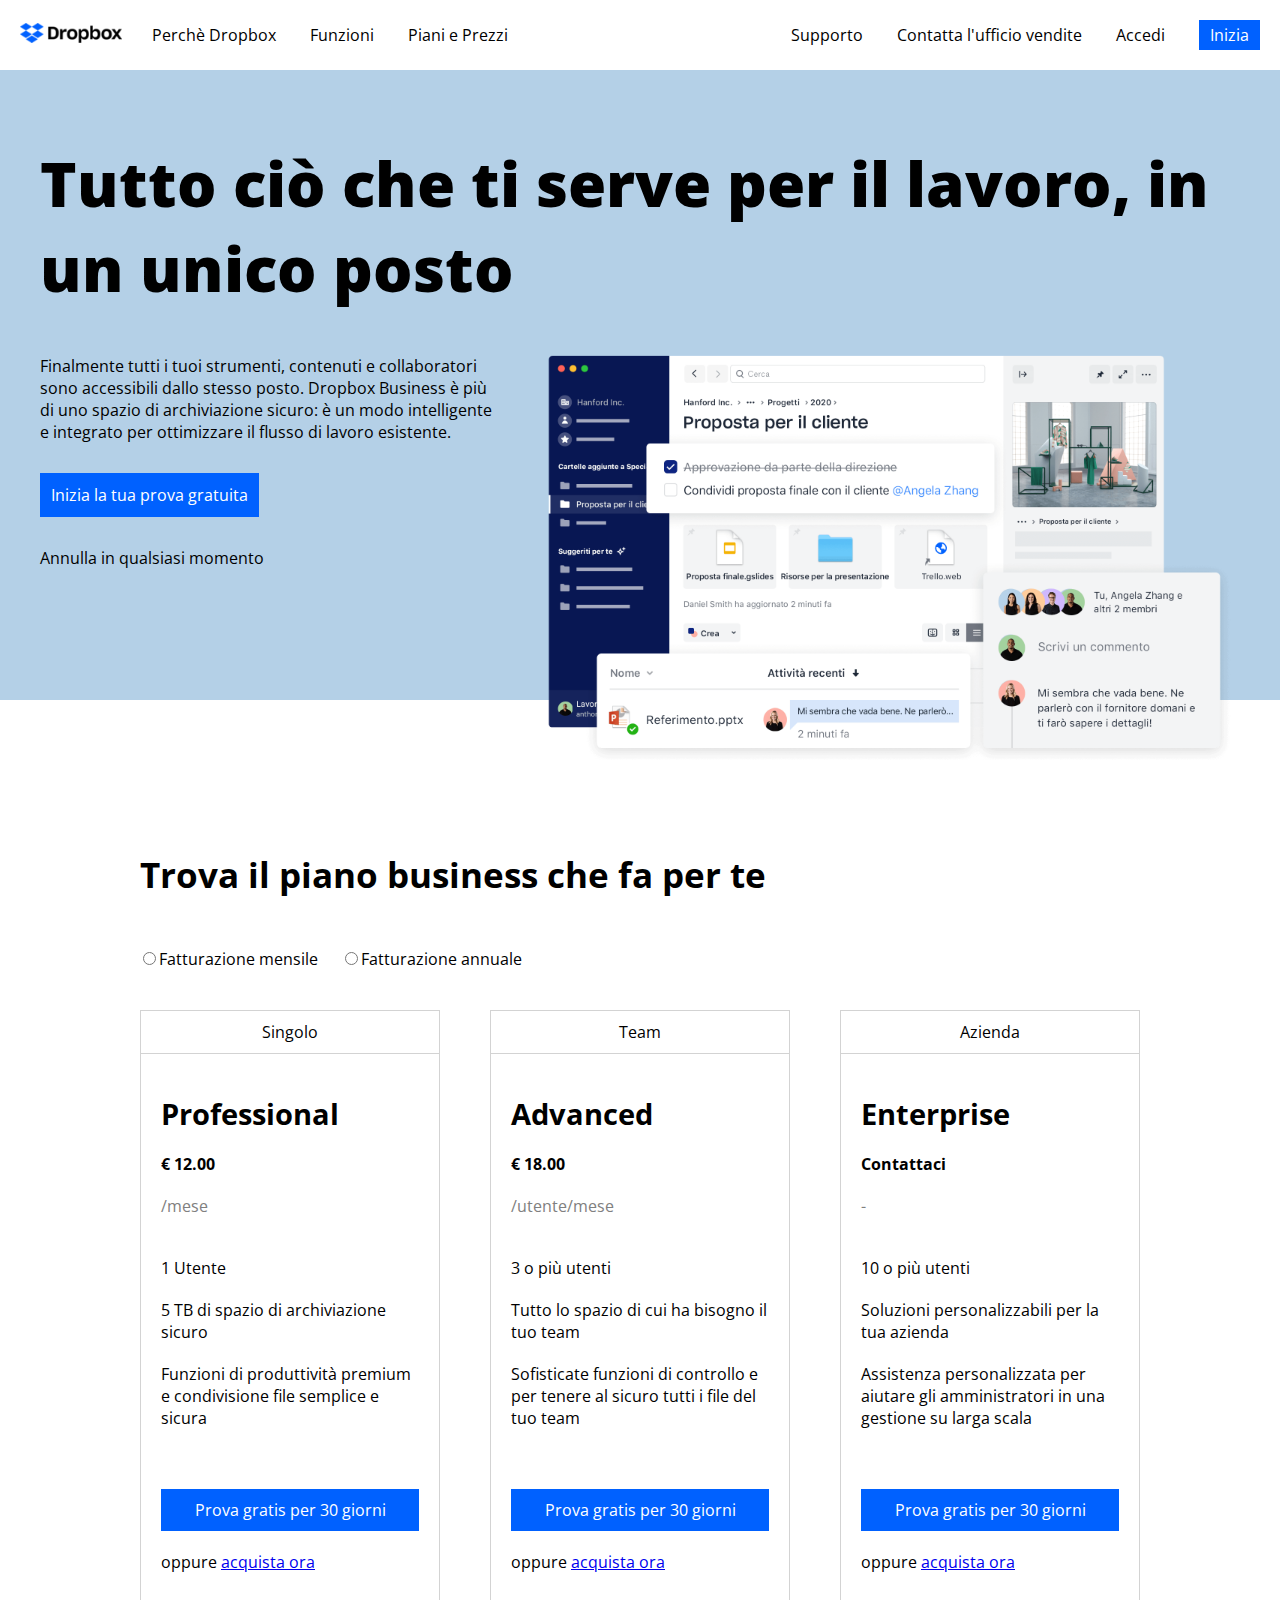
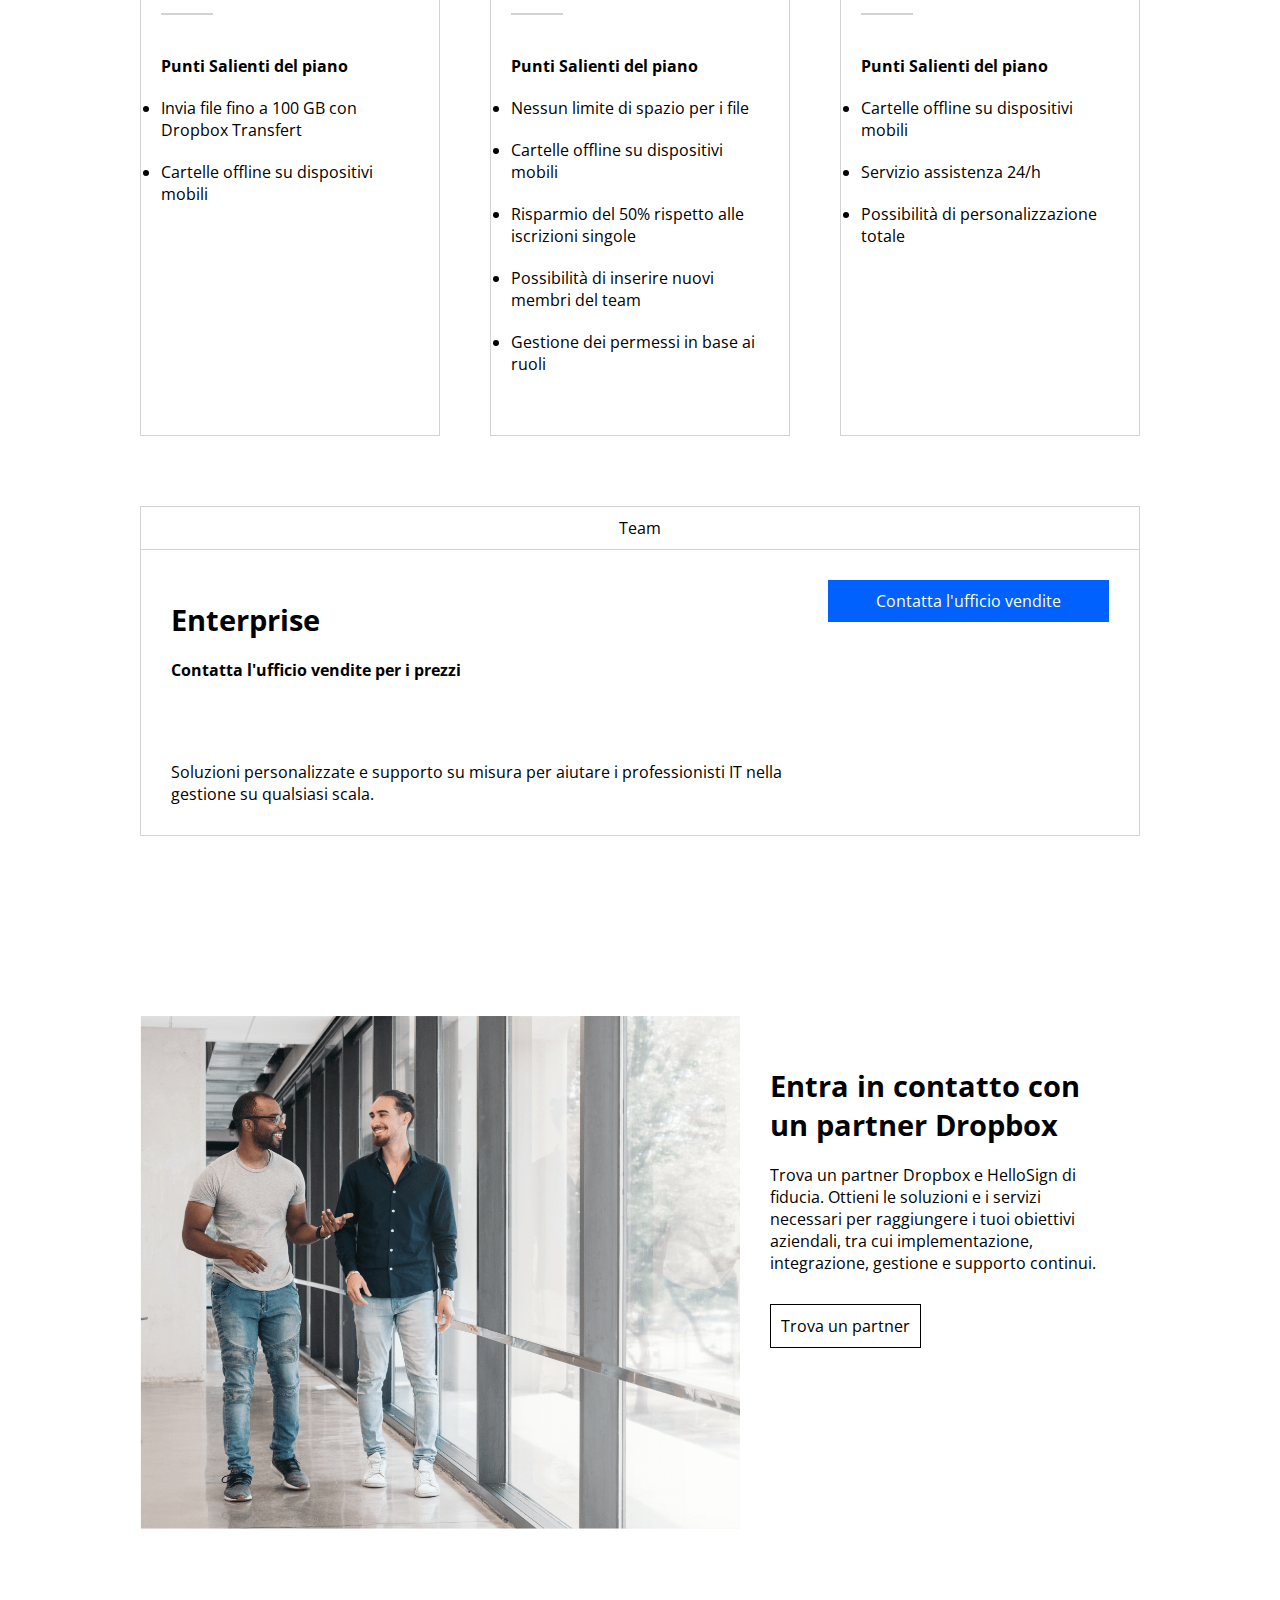
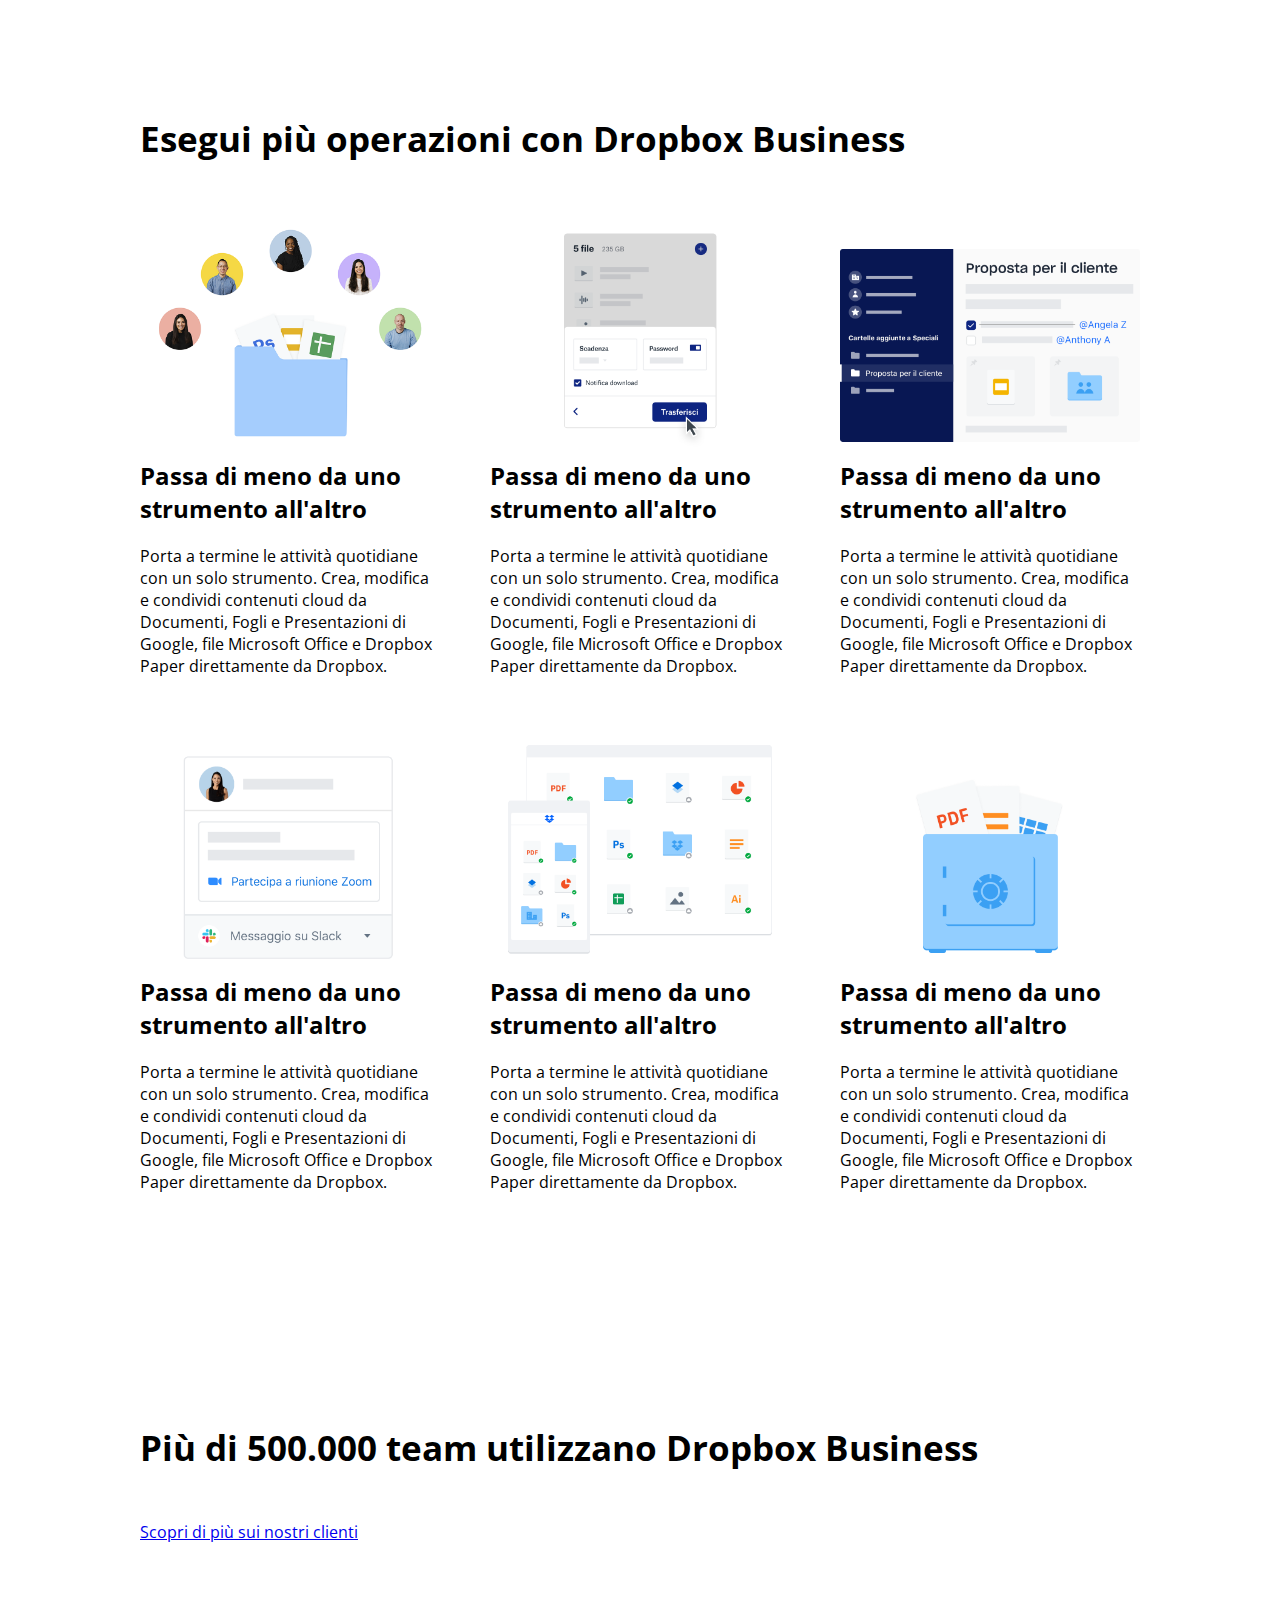
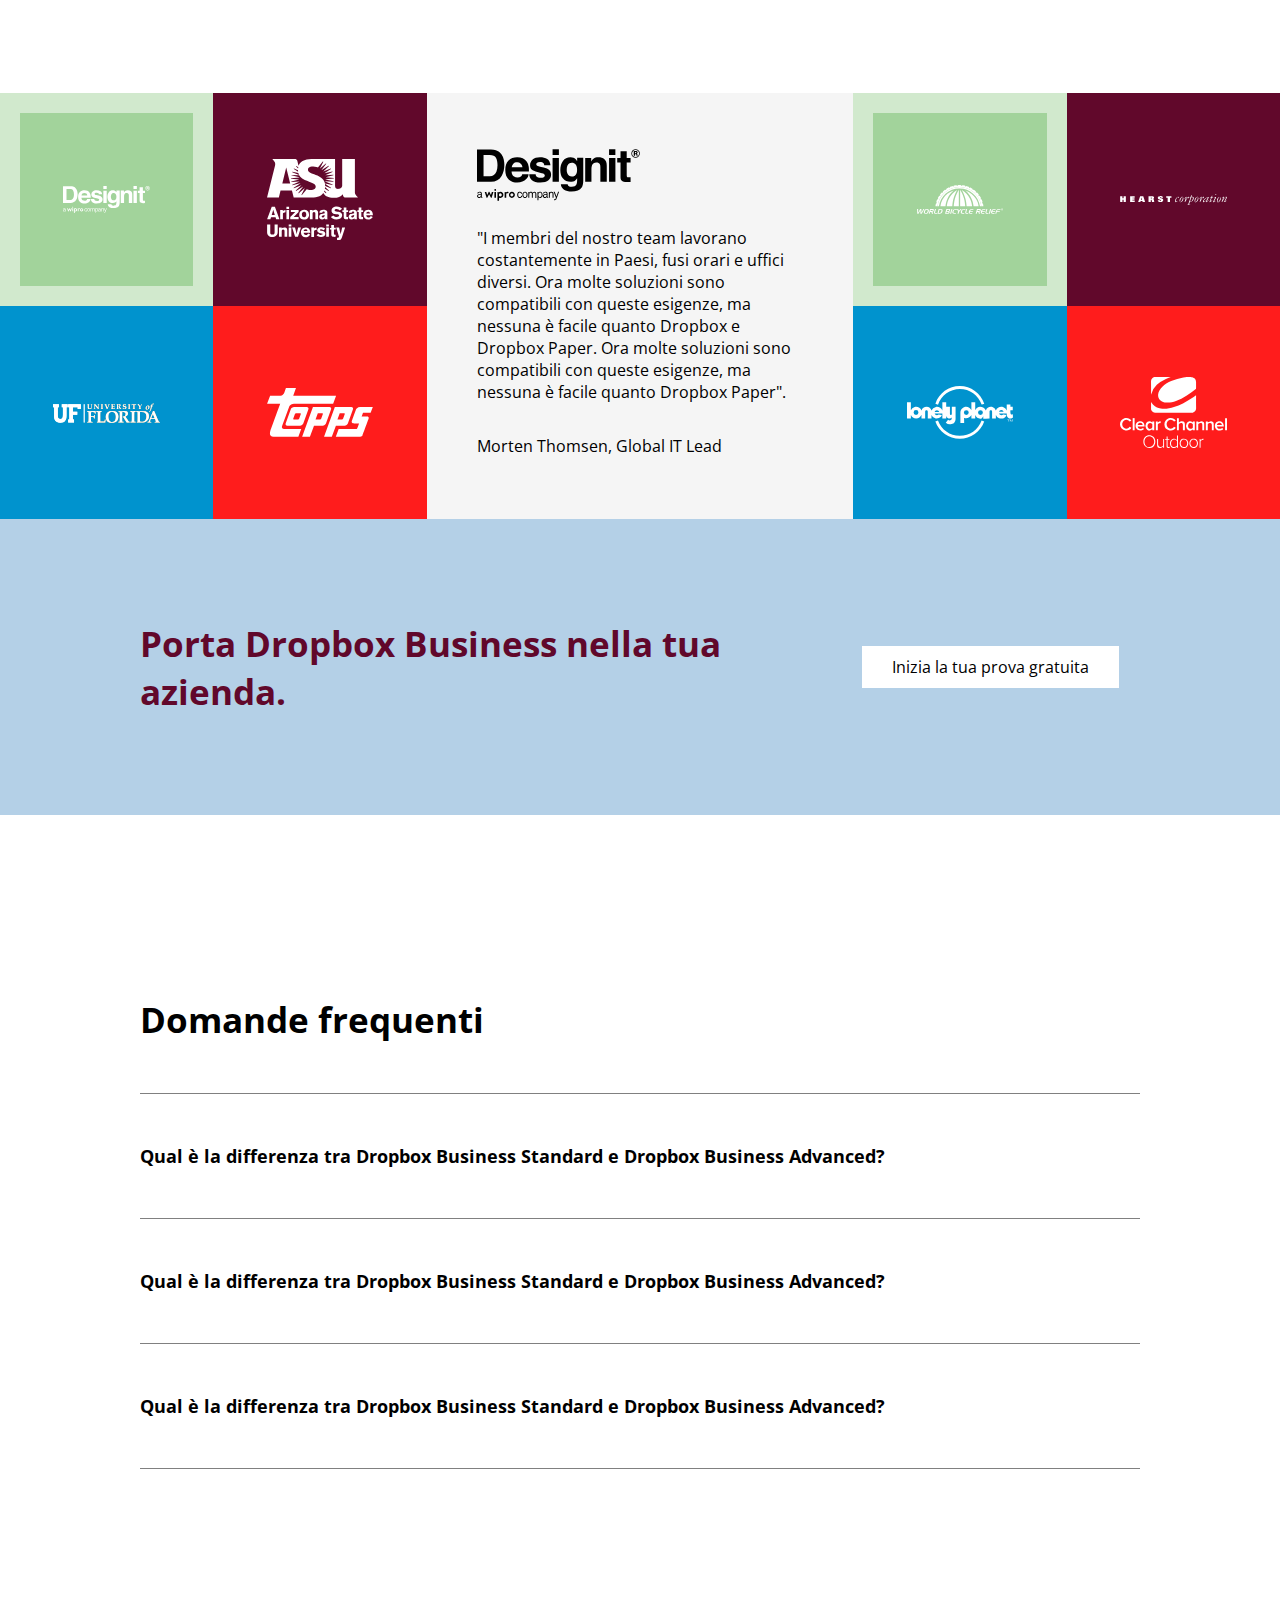
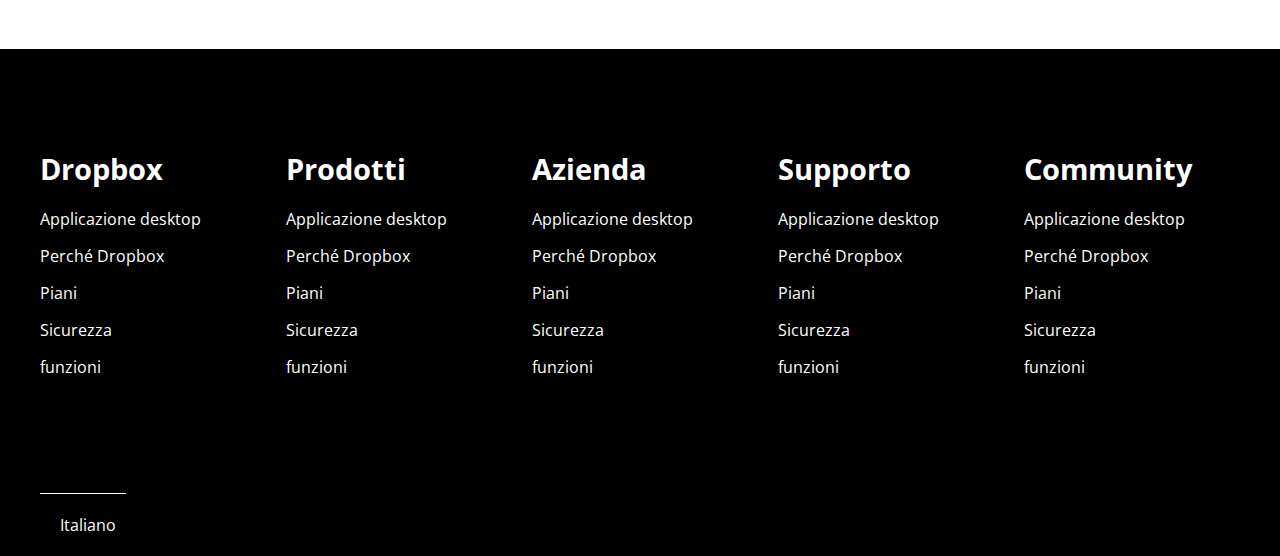
==== commit af1426b8: "- EDIT footer" ====
--- a/index.html
+++ b/index.html
@@ -390,7 +390,8 @@
                 <section class="footer-top">
 
                     <div class="my_row flex">
-                        <div class="my_col_1-6">
+
+                        <div class="my_col_1-5">
 
                             <h3>Dropbox</h3>
                             <nav>
@@ -403,8 +404,69 @@
                                 </ul>
                             </nav>
                         </div>
-                    </div>
-
+
+                        <div class="my_col_1-5">
+
+                            <h3>Prodotti</h3>
+                            <nav>
+                                <ul>
+                                    <li><a href="">Applicazione desktop</a></li>
+                                    <li><a href="">Perché Dropbox</a></li>
+                                    <li><a href="">Piani</a></li>
+                                    <li><a href="">Sicurezza</a></li>
+                                    <li><a href="">funzioni</a></li>
+                                </ul>
+                            </nav>
+                        </div>
+
+                        <div class="my_col_1-5">
+
+                            <h3>Azienda</h3>
+                            <nav>
+                                <ul>
+                                    <li><a href="">Applicazione desktop</a></li>
+                                    <li><a href="">Perché Dropbox</a></li>
+                                    <li><a href="">Piani</a></li>
+                                    <li><a href="">Sicurezza</a></li>
+                                    <li><a href="">funzioni</a></li>
+                                </ul>
+                            </nav>
+                        </div>
+
+                        <div class="my_col_1-5">
+
+                            <h3>Supporto</h3>
+                            <nav>
+                                <ul>
+                                    <li><a href="">Applicazione desktop</a></li>
+                                    <li><a href="">Perché Dropbox</a></li>
+                                    <li><a href="">Piani</a></li>
+                                    <li><a href="">Sicurezza</a></li>
+                                    <li><a href="">funzioni</a></li>
+                                </ul>
+                            </nav>
+                        </div>
+
+                        <div class="my_col_1-5">
+
+                            <h3>Community</h3>
+                            <nav>
+                                <ul>
+                                    <li><a href="">Applicazione desktop</a></li>
+                                    <li><a href="">Perché Dropbox</a></li>
+                                    <li><a href="">Piani</a></li>
+                                    <li><a href="">Sicurezza</a></li>
+                                    <li><a href="">funzioni</a></li>
+                                </ul>
+                            </nav>
+                        </div>
+
+                    </div>
+
+                </section>
+
+                <section class="footer-bottom">
+                    <span><i class="fa-solid fa-earth-americas"></i> Italiano <a href="#"><i class="fa-solid fa-caret-up"></i></a></span>
                 </section>
             </div>
             
--- a/css/style.css
+++ b/css/style.css
@@ -47,8 +47,8 @@
     width: 70%;
 }
 
-.my_col_1-6{
-    width: calc(90% / 6);
+.my_col_1-5{
+    width: calc(90% / 5);
 }
 
 .card{
@@ -446,31 +446,62 @@
 
 footer{
     background-color: black;
+    padding-top: 100px;
 }
 
 footer *{
     color: white;
 }
 
+footer .footer-top{
+    padding-bottom: 100px;
+}
+
+.footer-top > .my_row{
+    justify-content: space-between;
+}
+
+.footer-top h3{
+    margin-bottom: 20px;
+}
+
 .footer-top ul{
     list-style: none;
 }
 
 .footer-top ul a{
     text-decoration: none;
+}
+
+.footer-top ul > li{
+    padding-bottom: 15px;
+}
+
+.footer-bottom > span{
+    display: inline-block;
+    padding: 20px 10px;
+    border-top: 1px solid white;
+}
+
+.footer-bottom > span > a{
+    font-size: 0.8em;
+}
+
+.footer-bottom > span > i{
+    padding: 0 5px;
 }
 /*
     DEBUG
 */
 
-.footer-top .my_col_1-6{
+/* .footer-top .my_col_1-6{
     border: 1px dashed white;
-}
-
-.footer-top > .my_row{
+} */
+
+/* .footer-top > .my_row{
     min-height: 300px;
     border: 1px dashed white;
-}
+} */
 
 /* .debug .row-box{
     min-height: 400px;
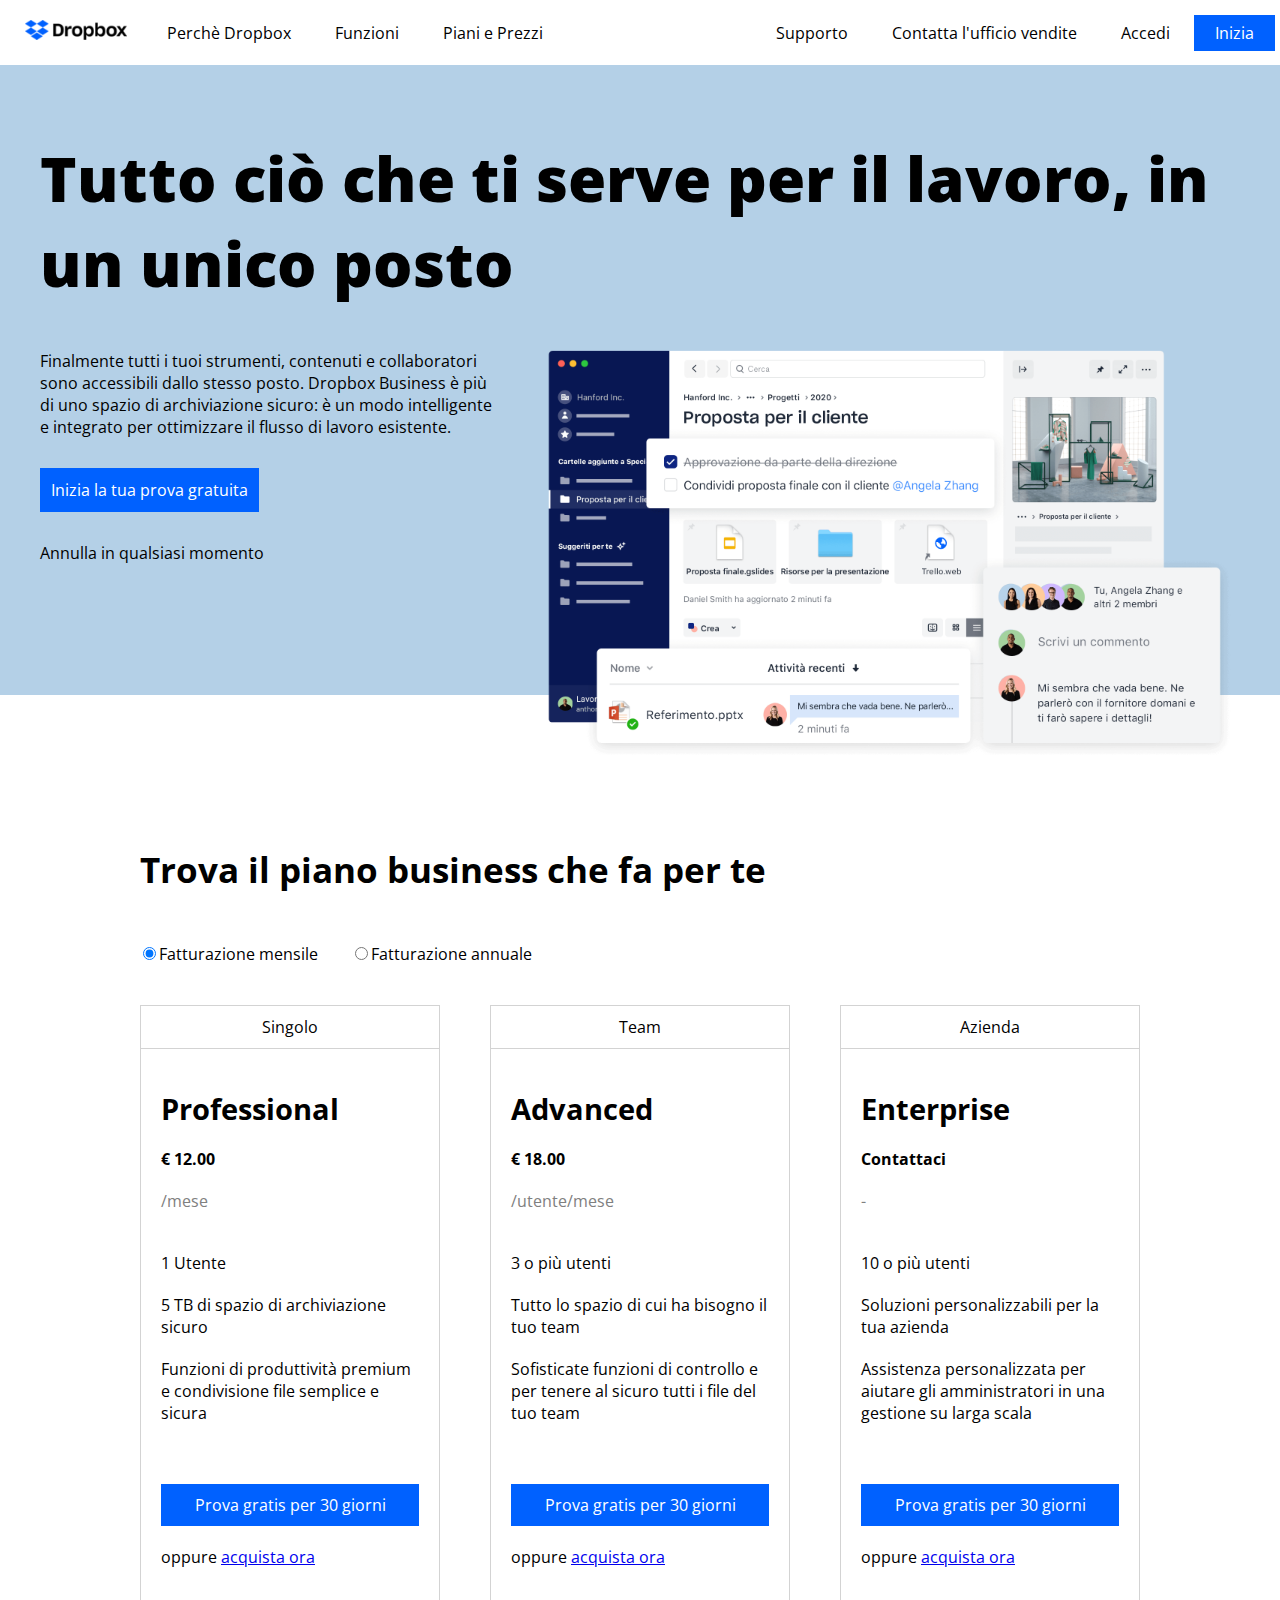
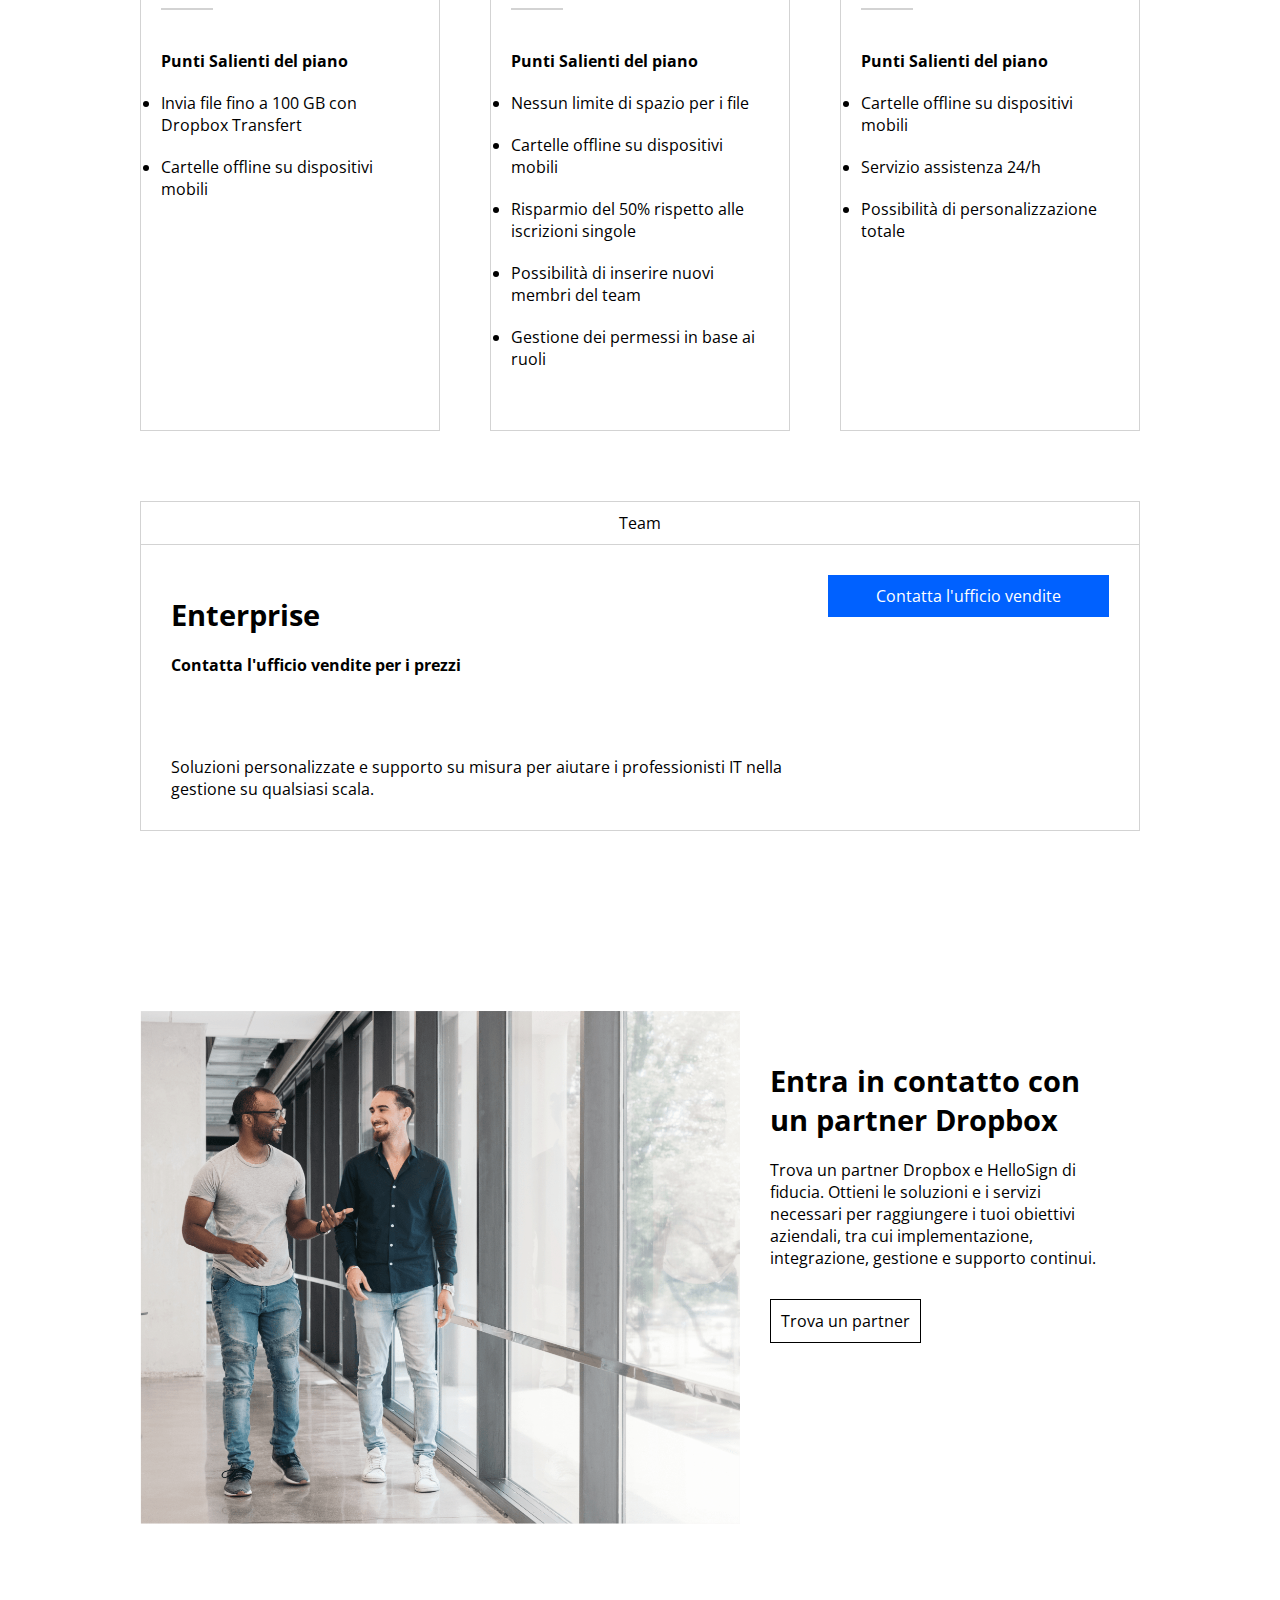
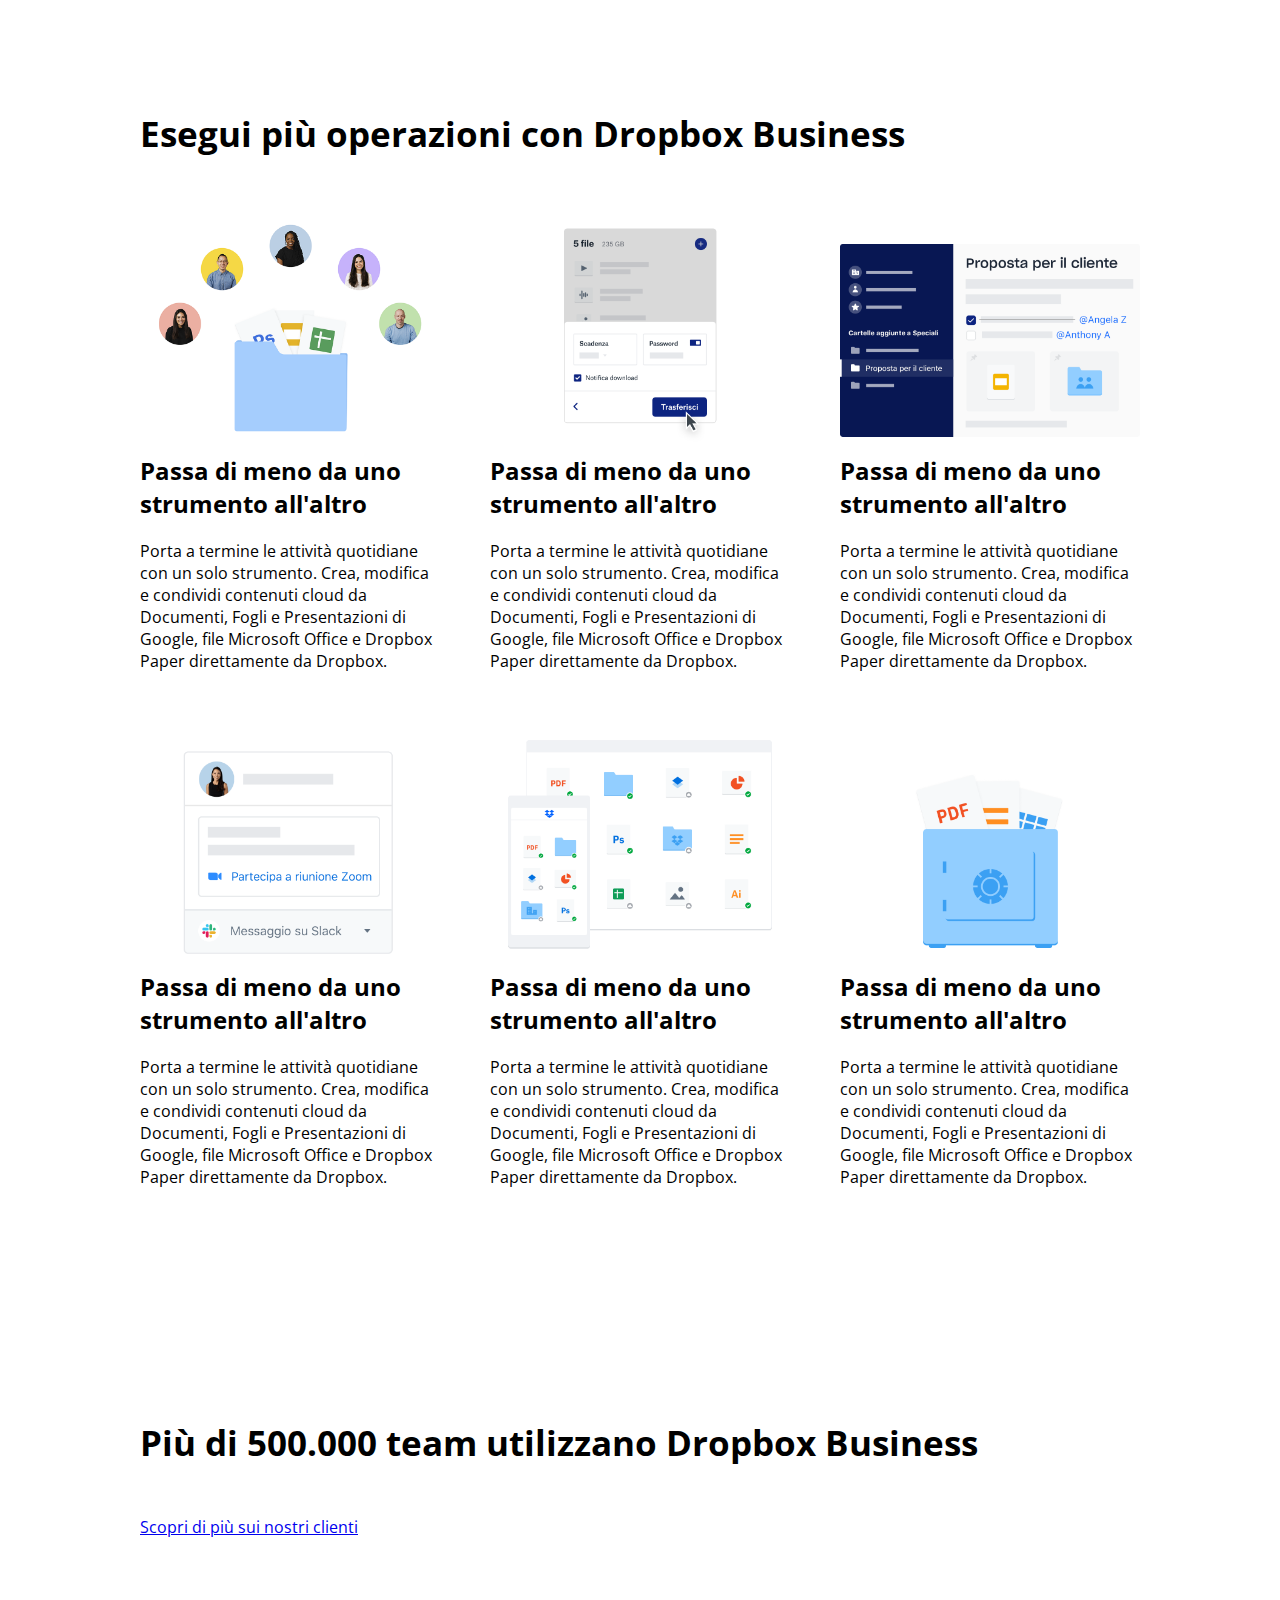
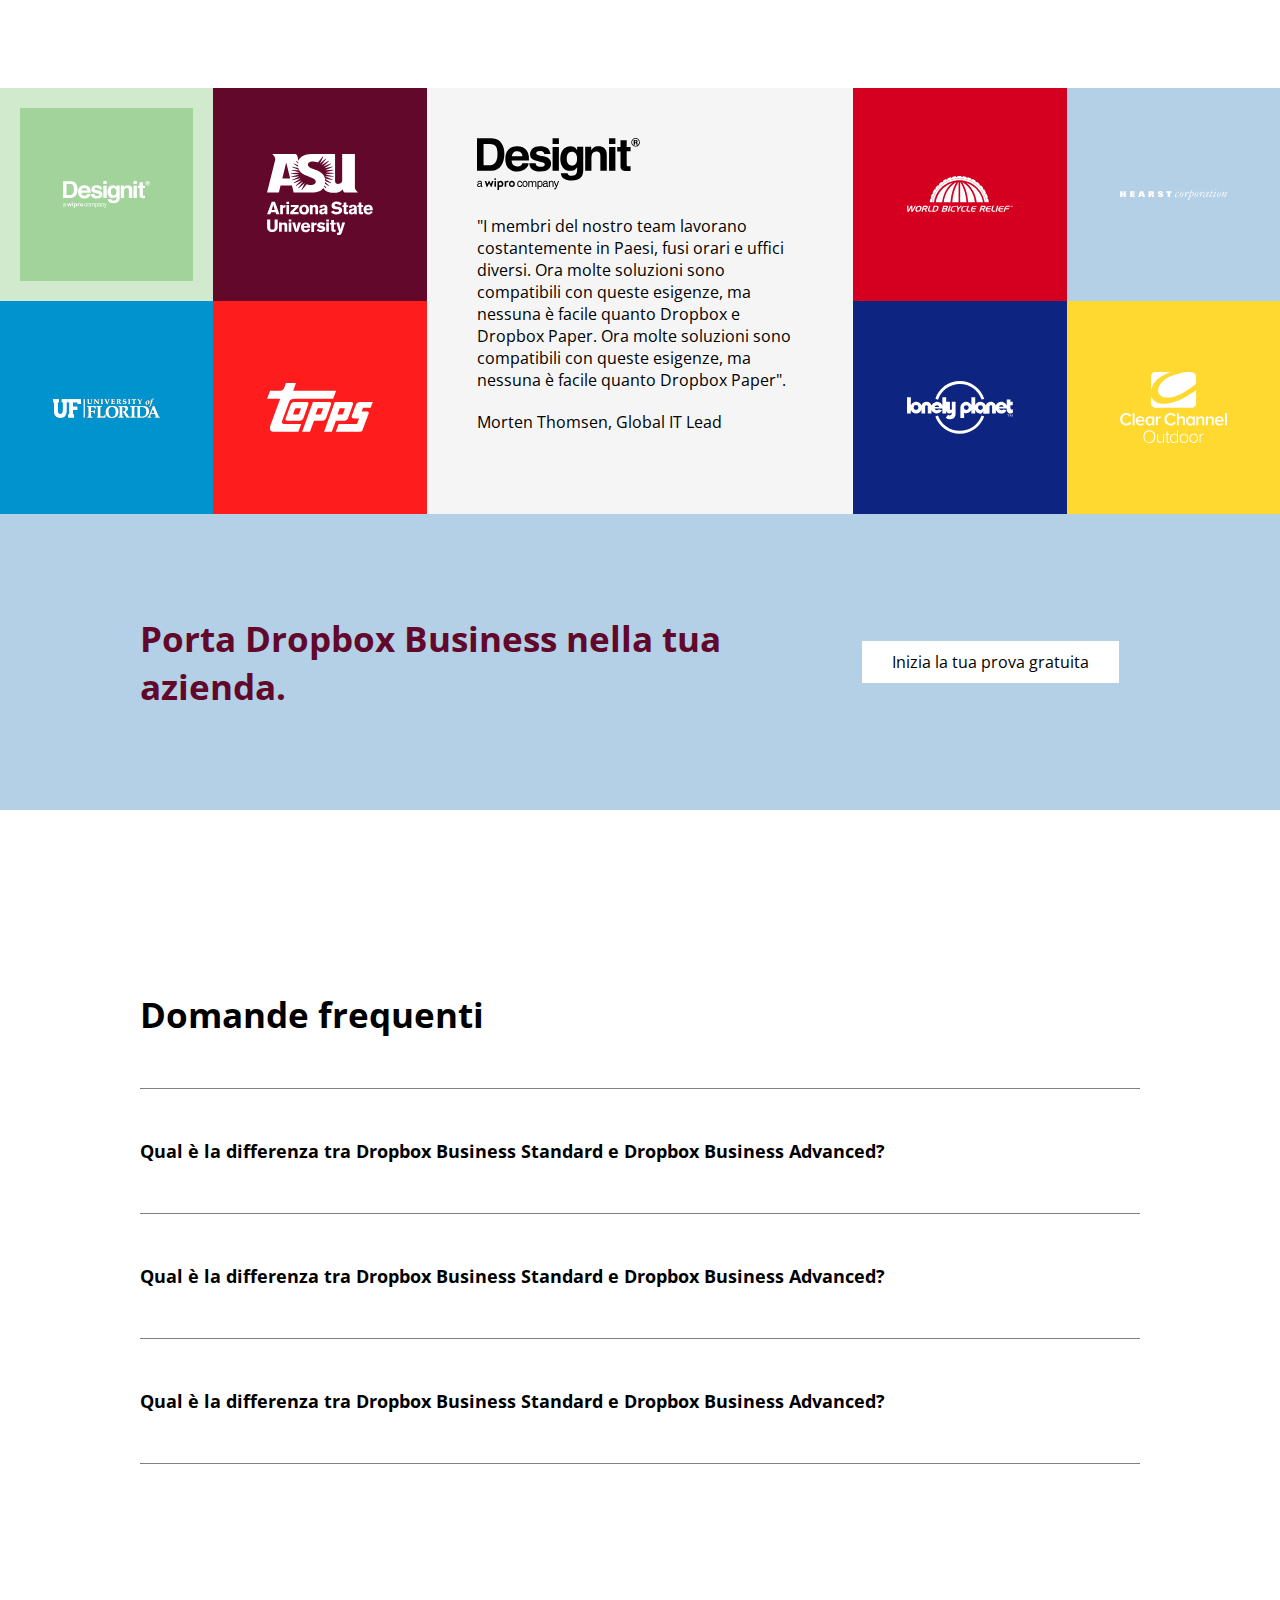
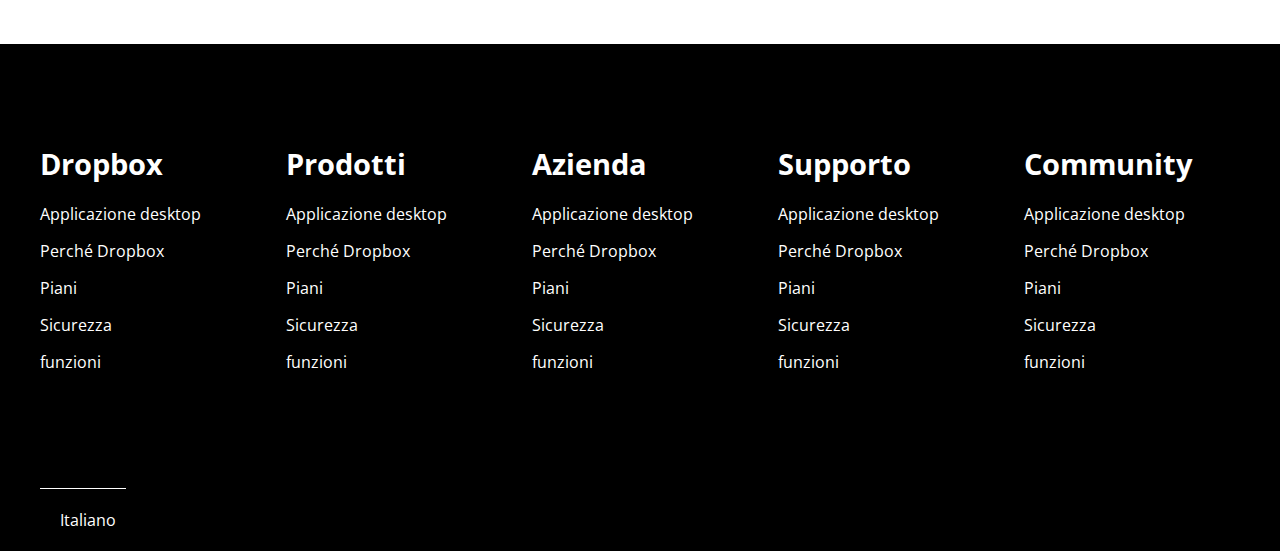
==== commit 6122d50e: "UPDATE input" ====
--- a/index.html
+++ b/index.html
@@ -86,8 +86,8 @@
                 <h2>Trova il piano business che fa per te</h2>
 
                 <div class="input-box">
-                    <span><input type="radio" name="ciao">Fatturazione mensile</span>
-                    <span><input type="radio" name="ciao">Fatturazione annuale</span>
+                    <span><input type="radio" id="month" name="billing" checked><label for="month">Fatturazione mensile</label></span>
+                    <span><input type="radio" id="year" name="billing"><label for="year">Fatturazione annuale</label></span>
                 </div>
                 
                 <div class="my_row flex">
@@ -312,7 +312,7 @@
 
             <div class="my_row_square flex">
 
-                <div>
+                <div class="flex">
                     <div class="square_1-2 flex lightgreen"><img src="img/designit.svg" alt="Designit"></div>
                     <div class="square_1-2 flex bordeaux"><img src="img/arizona_state_university.svg" alt="Arizona_State_University"></div>
                     <div class="square_1-2 flex skyblue"><img src="img/university_of_florida.svg" alt="University_of_Florida"></div>
@@ -332,11 +332,11 @@
                 </div>
 
 
-                <div>
-                    <div class="square_1-2 flex lightgreen"><img src="img/world_bicycle_relief.svg" alt="World_Bicycle_Relief"></div>
-                    <div class="square_1-2 flex bordeaux"><img src="img/hearst_corp.svg" alt="Hearst_corp"></div>
-                    <div class="square_1-2 flex skyblue"><img src="img/lonely_planet.svg" alt="Lonely_Planet"></div>
-                    <div class="square_1-2 flex orangered"><img src="img/clear_channel.svg" alt="Clear_Channel"></div>
+                <div class="flex">
+                    <div class="square_1-2 flex red"><img src="img/world_bicycle_relief.svg" alt="World_Bicycle_Relief"></div>
+                    <div class="square_1-2 flex lightblue"><img src="img/hearst_corp.svg" alt="Hearst_corp"></div>
+                    <div class="square_1-2 flex darkblue"><img src="img/lonely_planet.svg" alt="Lonely_Planet"></div>
+                    <div class="square_1-2 flex yellow"><img src="img/clear_channel.svg" alt="Clear_Channel"></div>
                 </div>
 
             </div>
--- a/css/style.css
+++ b/css/style.css
@@ -134,6 +134,22 @@
 .skyblue{
     background-color: #0093ce;
 }
+
+.red{
+    background-color: #d5001f;
+}
+
+.lightblue{
+    background-color: #b4d0e7;
+}
+
+.darkblue{
+    background-color: #0d2481;
+}
+
+.yellow{
+    background-color: #ffd830;
+}
 /*
     HEADER
 */
@@ -144,15 +160,15 @@
 .top-header > *{
     width: 50%;
     align-items: center;
-    padding: 20px 5px;
-}
-
-.left  ul > li, .right  ul > li{
+    padding: 14px 5px;
+}
+
+.left  ul > li, .right  ul > li, .left  ul > li > a, .right  ul > li > a{
     display: inline-block;
 }
 
-.left  ul > li, .left > .img_container, .right  ul > li{
-    padding: 0 15px;
+.left  ul a, .left > .img_container, .right  ul a{
+    padding: 6px 20px;
 }
 
 .top-header ul{
@@ -226,13 +242,12 @@
     margin-bottom: 50px;
 }
 
-
 main .input-box input{
     margin: 3px;
 }
 
-main .input-box > span:nth-child(2){
-    margin-left: 20px;
+main .input-box span:last-child{
+    margin-left: 30px;
 }
 
 main .my_row{
@@ -366,7 +381,6 @@
 
 .my_row_square > *{
     width: calc(100% / 3);
-    display: flex;
     flex-wrap: wrap;
 }
 
@@ -438,6 +452,7 @@
     color: black;
     text-decoration: none;
     font-size: small;
+    padding: 5px;
 }
 
 /*
@@ -490,6 +505,19 @@
 .footer-bottom > span > i{
     padding: 0 5px;
 }
+
+
+
+
+
+
+
+
+
+
+
+
+
 /*
     DEBUG
 */
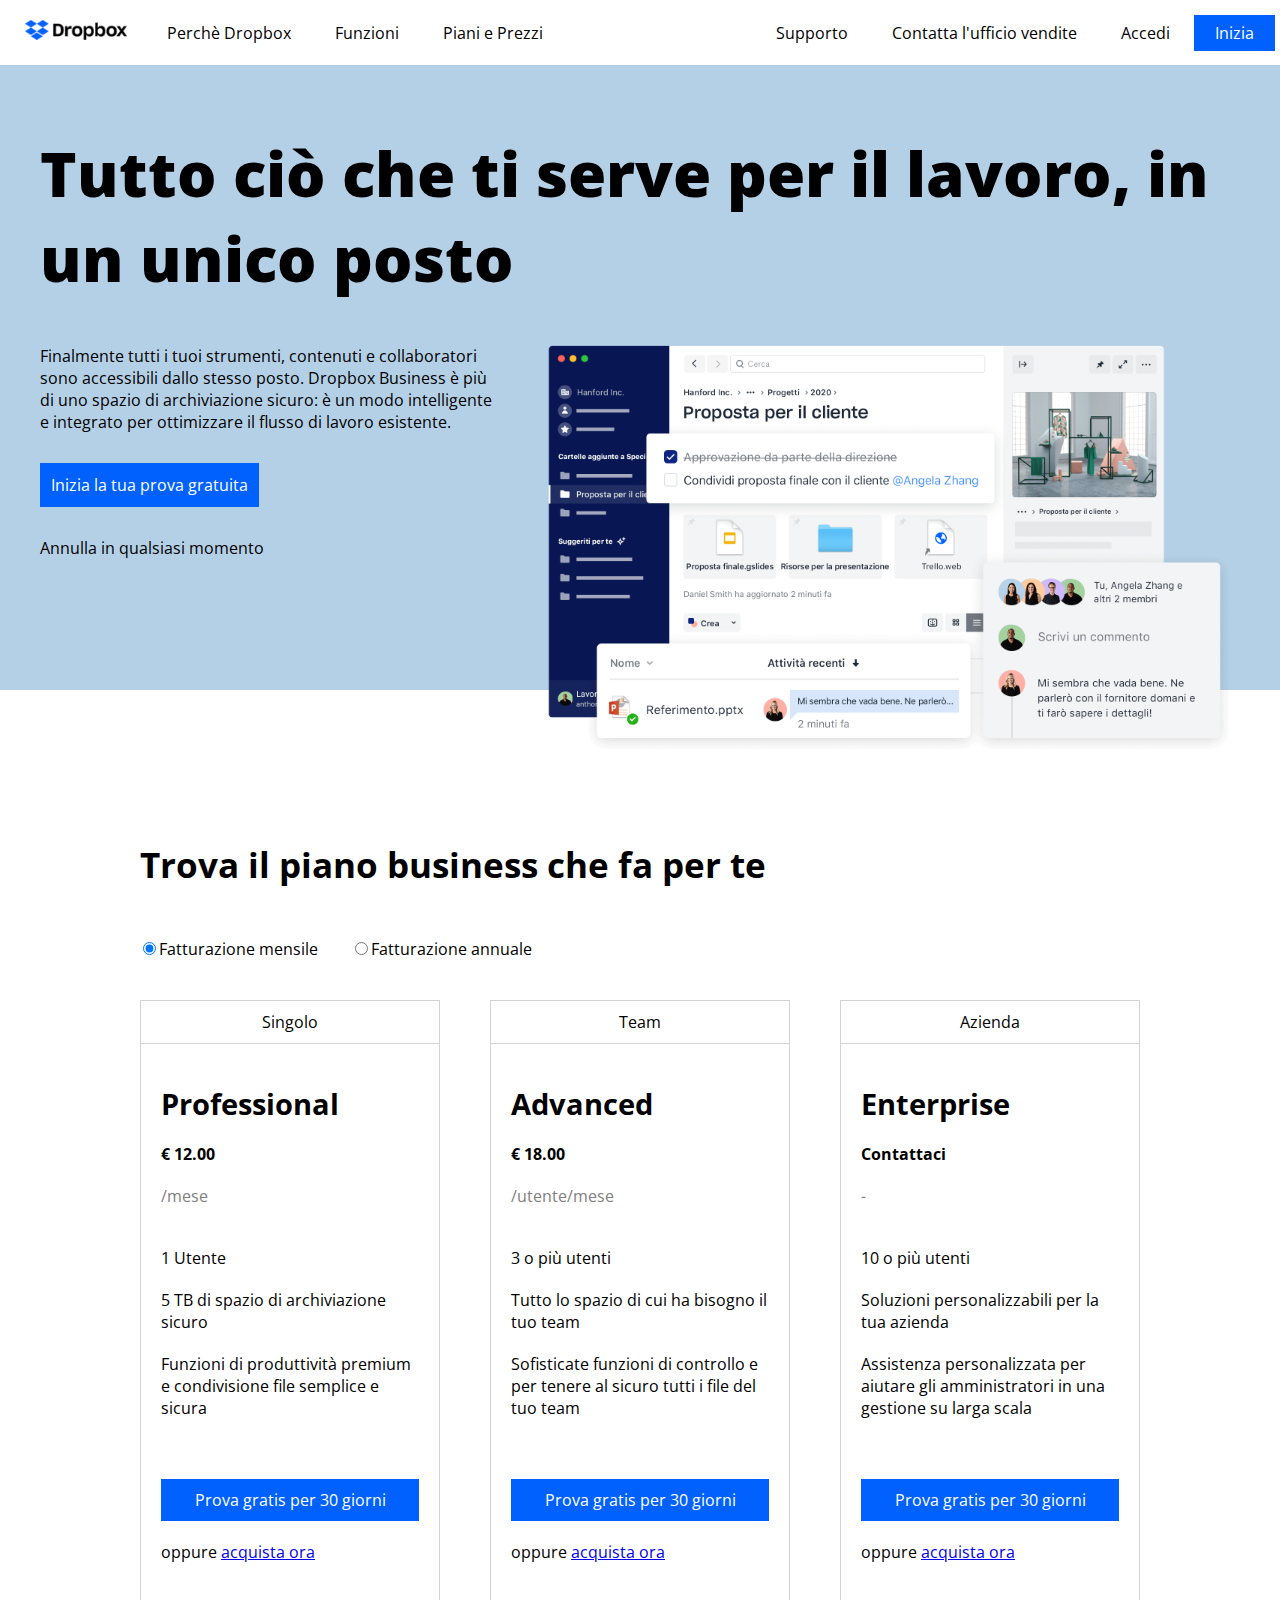
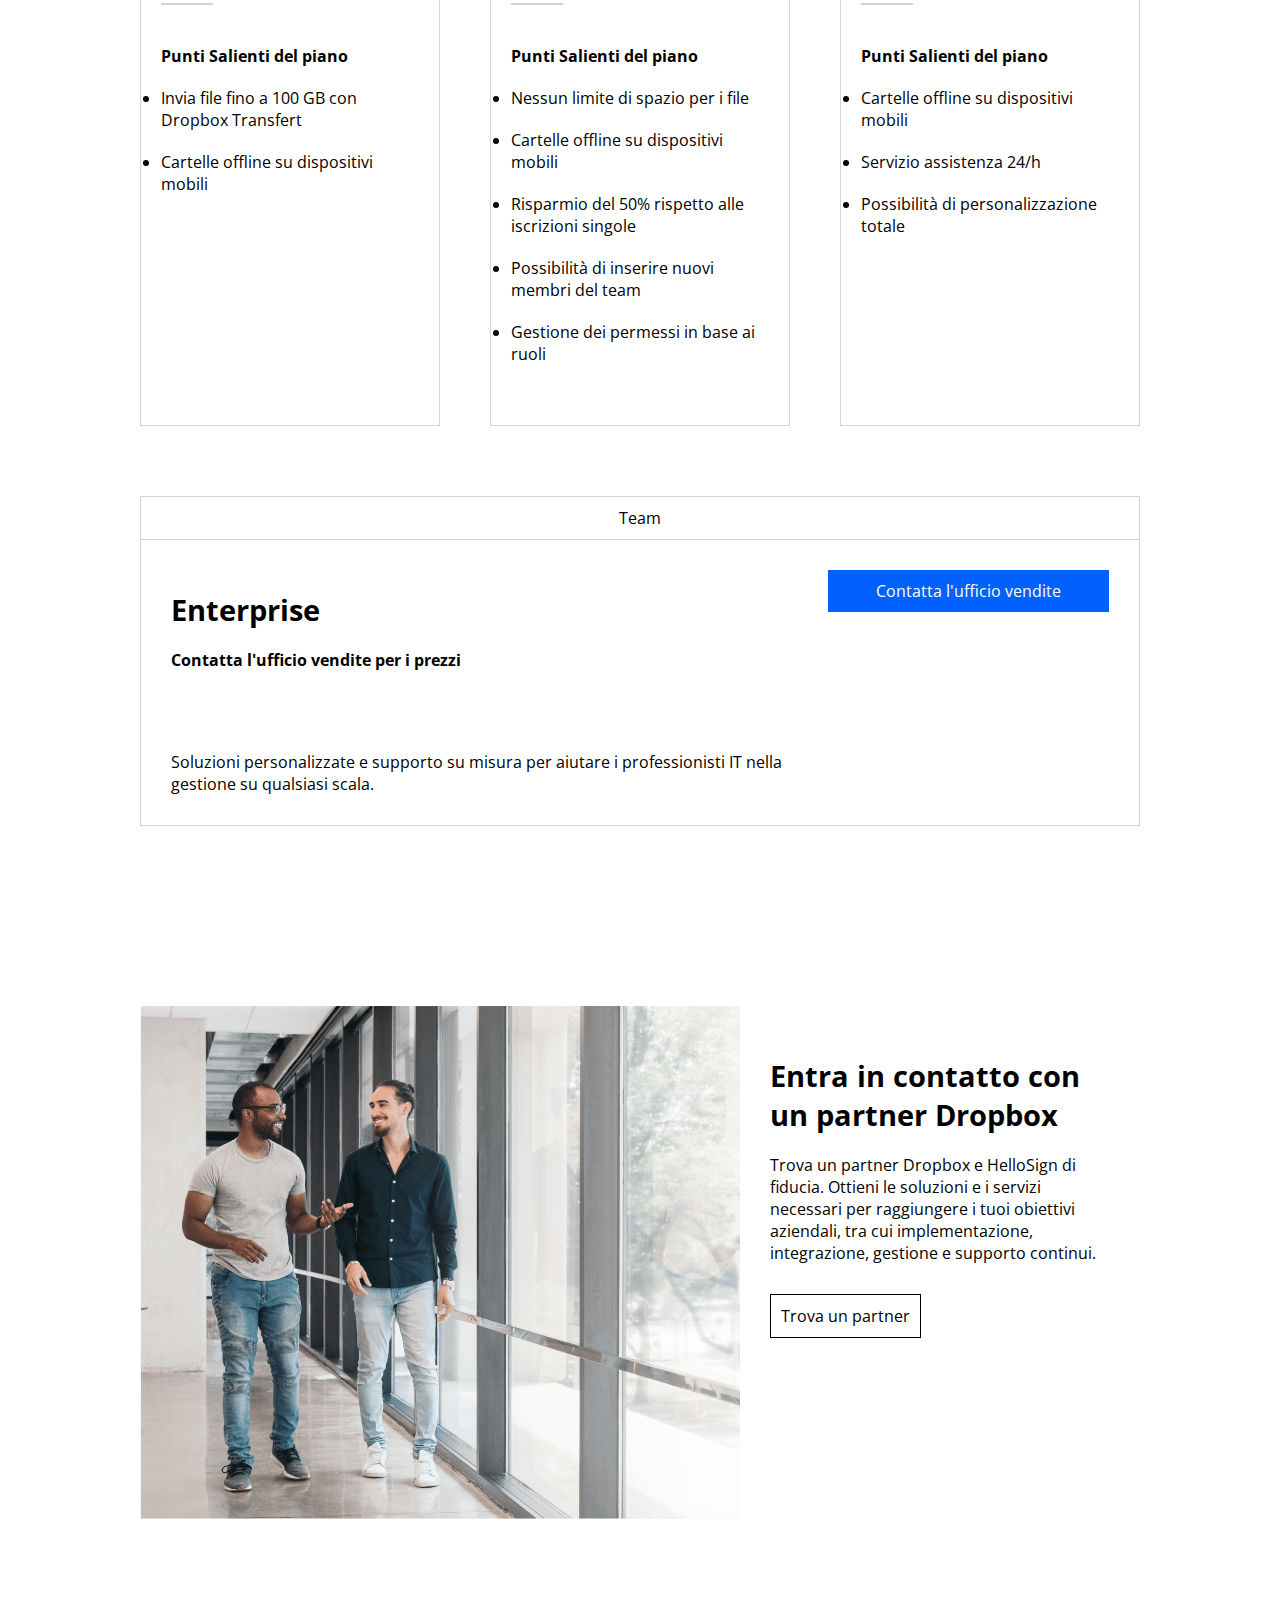
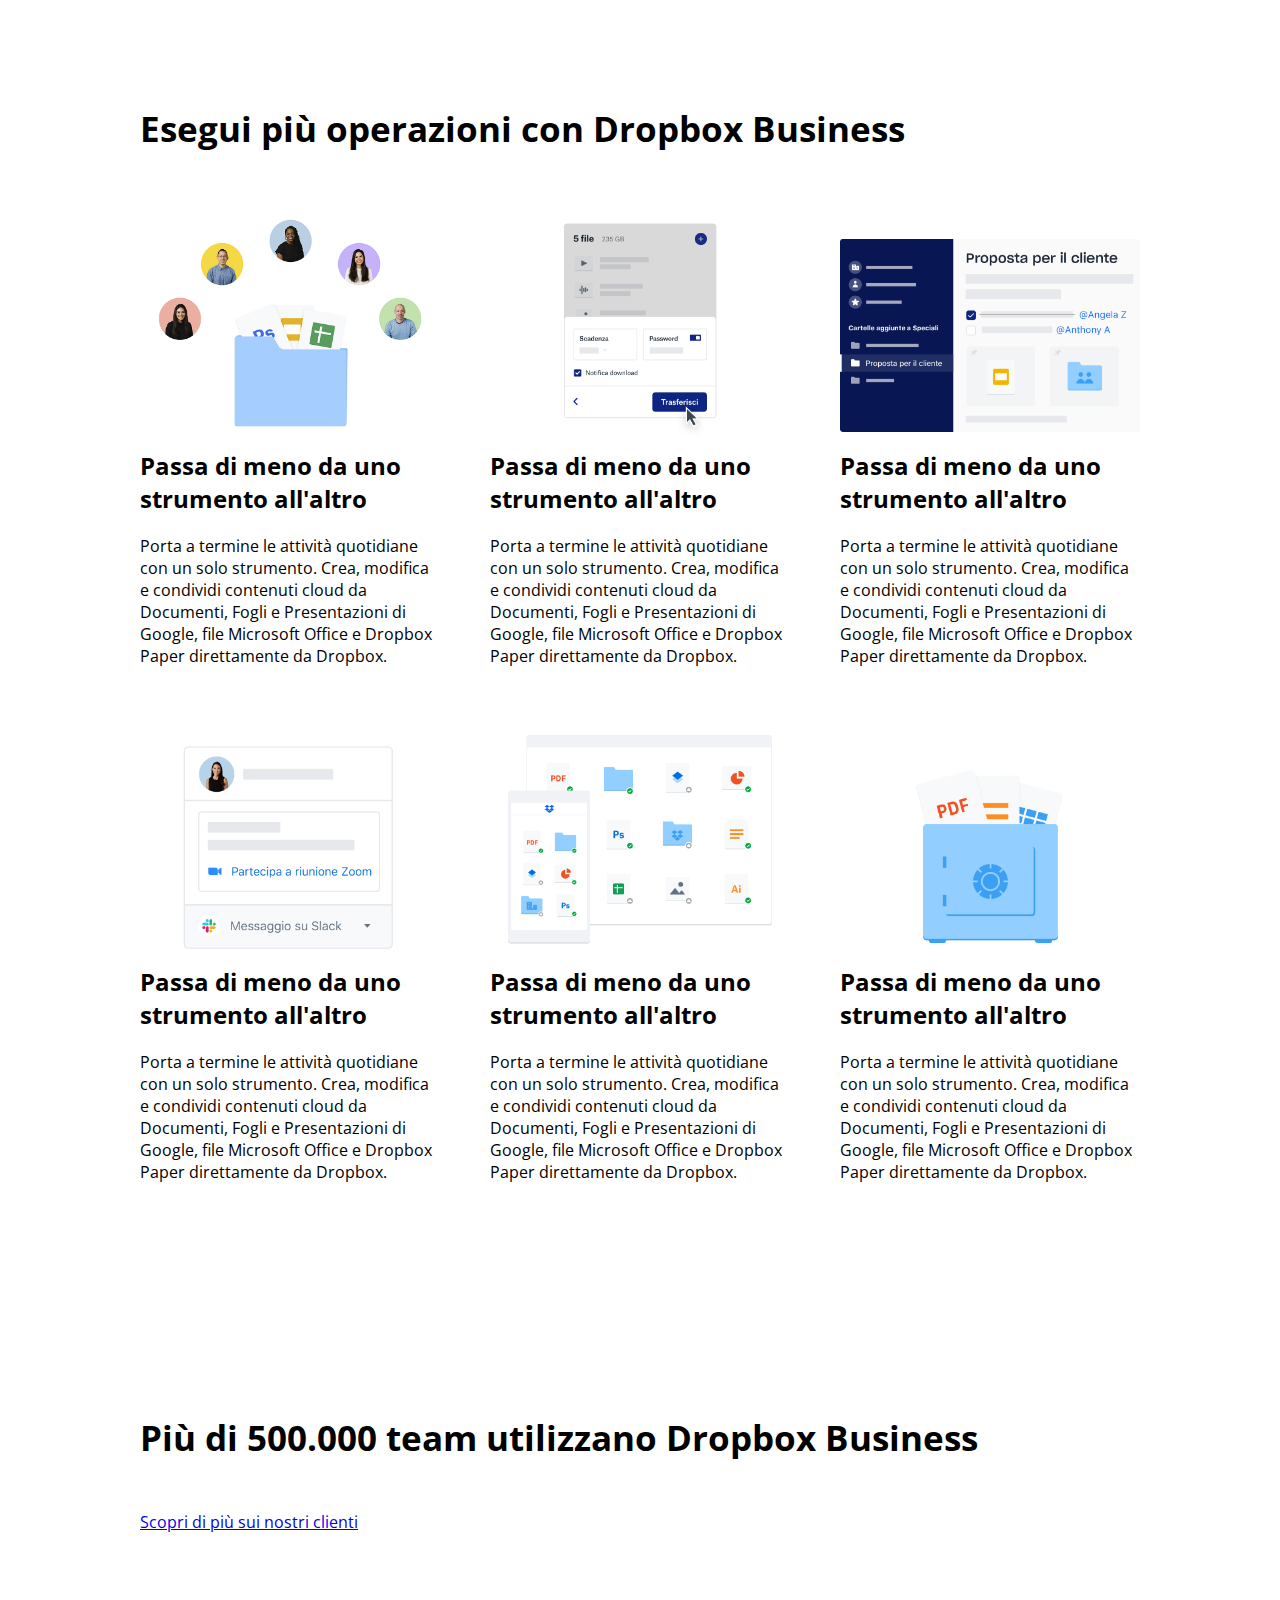
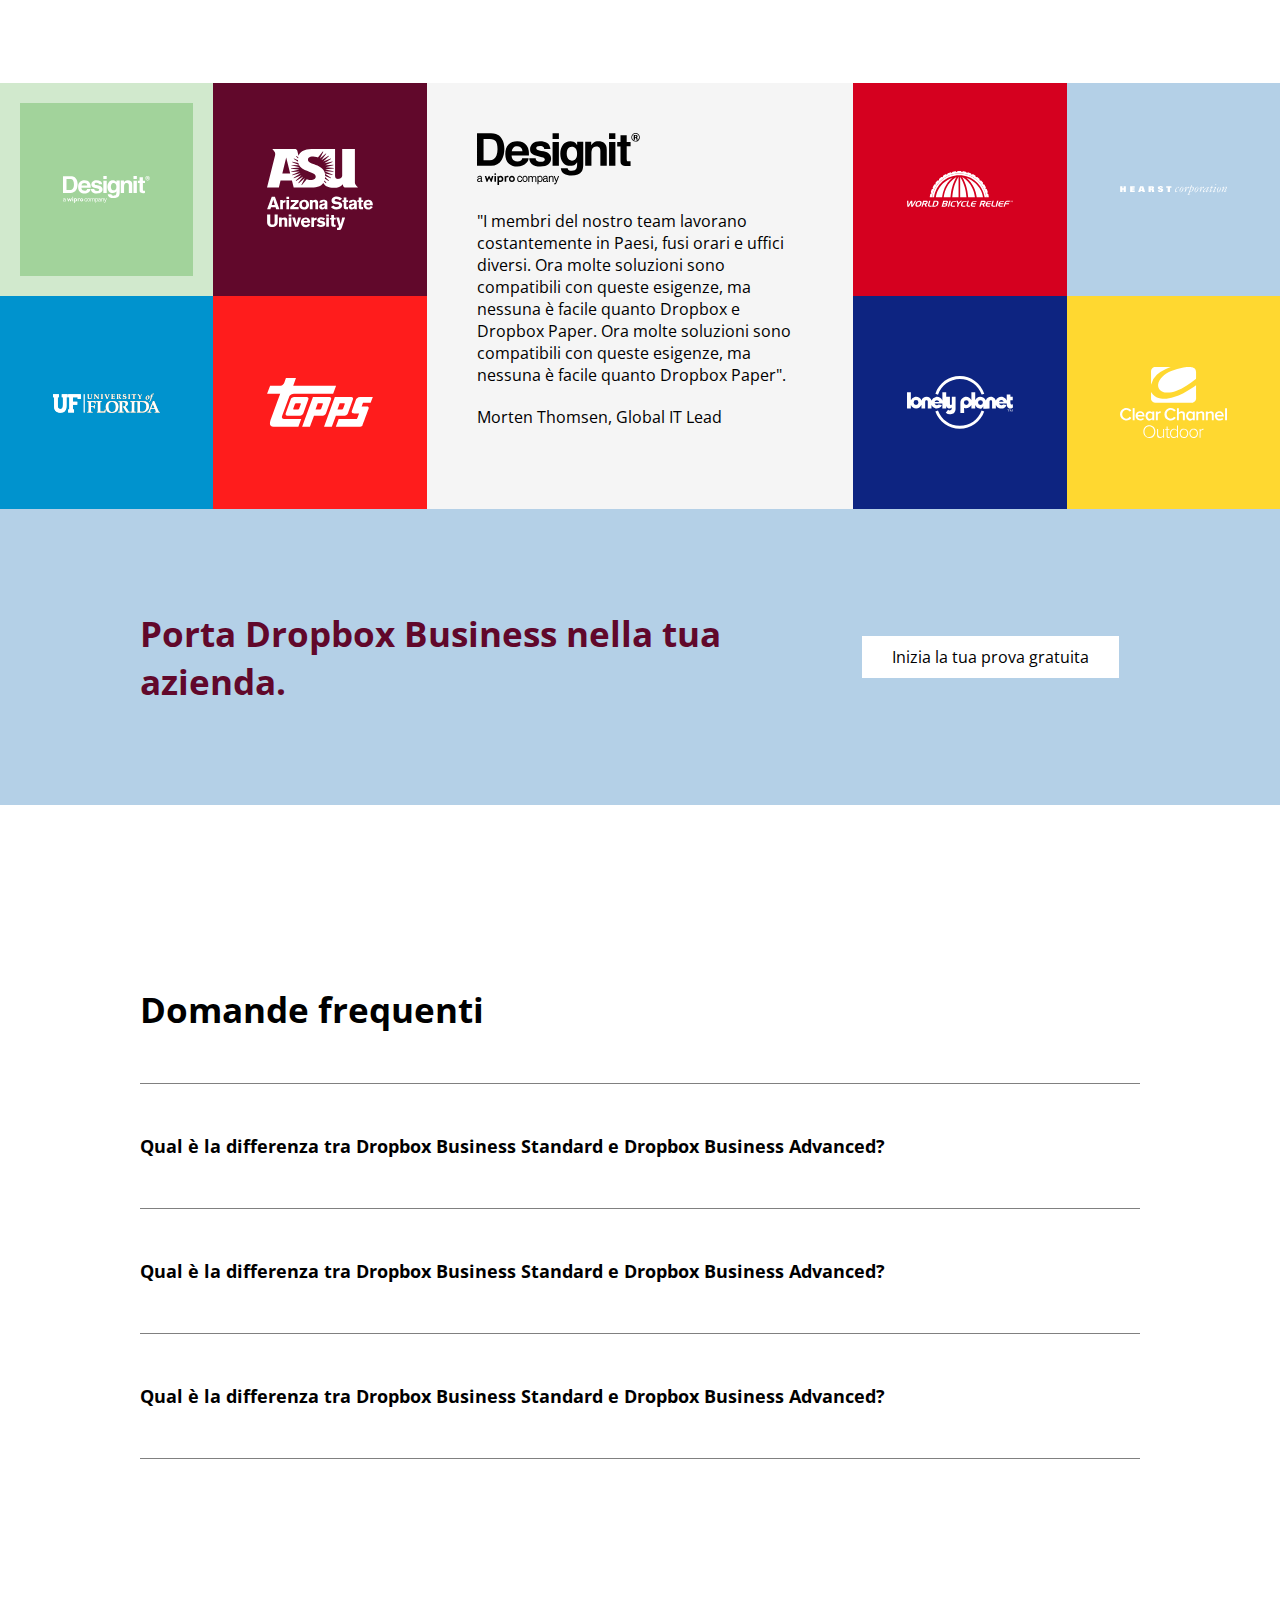
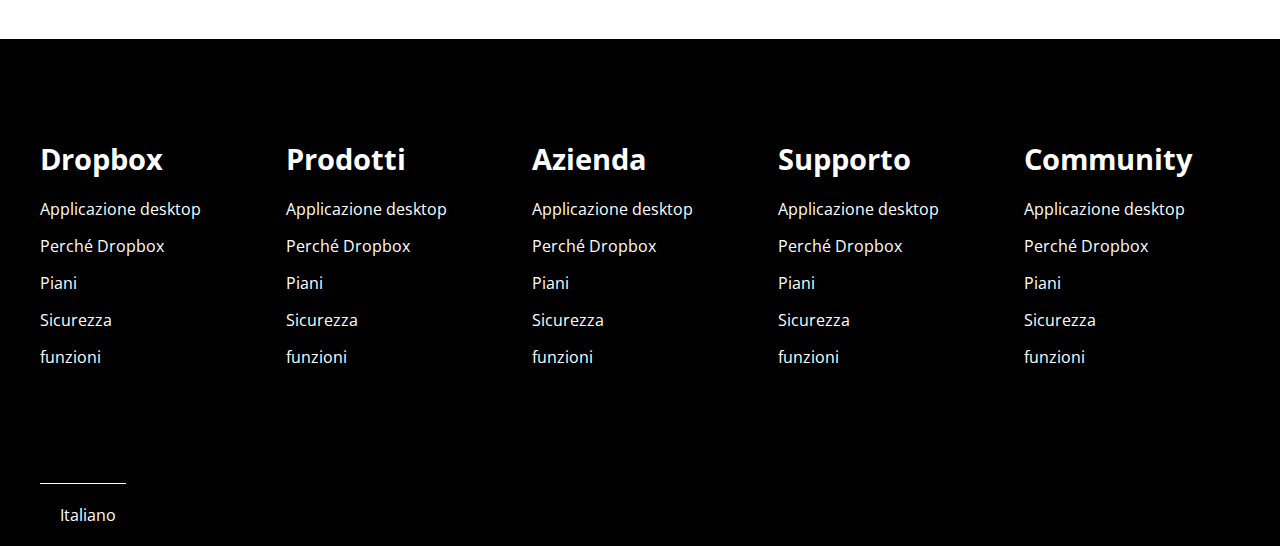
==== commit 9cf302e6: "- CLEAN some tag" ====
--- a/index.html
+++ b/index.html
@@ -56,7 +56,7 @@
                             <h1>Tutto ciò che ti serve per il lavoro, in un unico posto</h1>
                             <div class="my_row flex">
 
-                                <div class="my_col_1-3">
+                                <div class="my_col_40">
 
                                     <p>
                                         Finalmente tutti i tuoi strumenti, contenuti e collaboratori sono accessibili dallo stesso posto. Dropbox Business è più di uno spazio di archiviazione sicuro: 
@@ -68,7 +68,7 @@
                                 </div>
 
 
-                                <div class="my_col_2-3">
+                                <div class="my_col_60">
                                     <img src="img/jumbo.png" alt="Dropbox_free_trial">
                                 </div>
 
@@ -205,7 +205,7 @@
                     </div>
                     <div class="card-bottom flex">
 
-                        <div class="my_col_3-4">
+                        <div class="my_col_70">
                             <h3>Enterprise</h3>
                             <h4>Contatta l'ufficio vendite per i prezzi</h4>
                             <p>
@@ -213,7 +213,7 @@
                             </p>
                         </div>
 
-                        <div class="my_col_1-4">
+                        <div class="my_col_30">
                             <div class="button-card">
                                 <a href="#">Contatta l'ufficio vendite</a>
                             </div>
@@ -223,11 +223,11 @@
                 </div>
                 
                 <div class="my_row big flex">
-                    <div class="my_col_2-3">
+                    <div class="my_col_60">
                         <img src="img/partner.png" alt="">
                     </div>
 
-                    <div class="my_col_1-3">
+                    <div class="my_col_40">
                         <h3>Entra in contatto con un partner Dropbox</h3>
                         <p>
                             Trova un partner Dropbox e HelloSign di fiducia. Ottieni le soluzioni e i servizi necessari per raggiungere i tuoi obiettivi aziendali, tra cui implementazione, integrazione, gestione e supporto continui.
@@ -239,7 +239,7 @@
 
                 <h2>Esegui più operazioni con Dropbox Business</h2>
 
-                <div class="my_row_1-3 flex">
+                <div class="card_box flex">
 
                     <div class="card">
 
@@ -346,11 +346,11 @@
 
                     <div class="my_row small flex">
 
-                        <div class="my_col_3-4 flex">
+                        <div class="my_col_70 flex">
                             <h2>Porta Dropbox Business nella tua azienda.</h2>
                         </div>
     
-                        <div class="my_col_1-4 flex">
+                        <div class="my_col_30 flex">
                             <div class="button-card">
                                 <a href="#" class="white">Inizia la tua prova gratuita</a>
                             </div>
@@ -391,7 +391,7 @@
 
                     <div class="my_row flex">
 
-                        <div class="my_col_1-5">
+                        <div class="footer_col">
 
                             <h3>Dropbox</h3>
                             <nav>
@@ -405,7 +405,7 @@
                             </nav>
                         </div>
 
-                        <div class="my_col_1-5">
+                        <div class="footer_col">
 
                             <h3>Prodotti</h3>
                             <nav>
@@ -419,7 +419,7 @@
                             </nav>
                         </div>
 
-                        <div class="my_col_1-5">
+                        <div class="footer_col">
 
                             <h3>Azienda</h3>
                             <nav>
@@ -433,7 +433,7 @@
                             </nav>
                         </div>
 
-                        <div class="my_col_1-5">
+                        <div class="footer_col">
 
                             <h3>Supporto</h3>
                             <nav>
@@ -447,7 +447,7 @@
                             </nav>
                         </div>
 
-                        <div class="my_col_1-5">
+                        <div class="footer_col">
 
                             <h3>Community</h3>
                             <nav>
--- a/css/style.css
+++ b/css/style.css
@@ -31,23 +31,23 @@
     margin: 0 auto;
 }
 
-.my_col_1-3{
+.my_col_40{
     width: 40%;
 }
 
-.my_col_2-3{
+.my_col_60{
     width: 60%;
 }
 
-.my_col_1-4{
+.my_col_30{
     width: 30%;
 }
 
-.my_col_3-4{
+.my_col_70{
     width: 70%;
 }
 
-.my_col_1-5{
+.footer_col{
     width: calc(90% / 5);
 }
 
@@ -157,6 +157,15 @@
 
 /* TOP HEADER */
 
+.top-header{
+    position: fixed;
+    top: 0;
+    left: 0;
+    right: 0;
+    z-index: 1;
+    background-color: white;
+}
+
 .top-header > *{
     width: 50%;
     align-items: center;
@@ -186,6 +195,10 @@
 
 /* BOTTOM HEADER */
 
+.bottom-header{
+    margin-top: 60px;
+}
+
 .bottom-header > .background{
     background-color: #b4d0e7;
     padding-bottom: 15px;
@@ -200,16 +213,16 @@
     font-weight: 800;
 }
 
-.bottom-header .my_col_1-3{
+.bottom-header .my_col_40{
     padding: 0 20px 10px 0;
     position: relative;
 }
 
-.bottom-header .my_col_1-3 > .button{
+.bottom-header .my_col_40 > .button{
     margin: 30px 0; 
 }
 
-.bottom-header .my_col_1-3 > i{
+.bottom-header .my_col_40 > i{
     position: absolute;
     left: 0;
     bottom: 75px;
@@ -217,7 +230,7 @@
     font-weight: bolder;
 }
 
-.my_col_2-3 > img{
+.my_col_60 > img{
     width: 100%;
 }
 
@@ -244,6 +257,10 @@
 
 main .input-box input{
     margin: 3px;
+}
+
+main .input-box > span > input, main .input-box > span > label{
+    cursor: pointer;
 }
 
 main .input-box span:last-child{
@@ -335,7 +352,7 @@
     margin-bottom: 80px;
 }
 
-.horizontal_card > .card-bottom > .my_col_3-4{
+.horizontal_card > .card-bottom > .my_col_70{
     padding-top: 20px;
 }
 
@@ -343,33 +360,33 @@
     margin: 180px 0;
 }
 
-main .my_row > .my_col_1-3{
+main .my_row > .my_col_40{
     padding: 50px 30px 0 30px;
 }
 
-main .my_row > .my_col_1-3 > h3{
-    margin-bottom: 20px;
-}
-
-main .my_row > .my_col_1-3 > p{
+main .my_row > .my_col_40 > h3{
+    margin-bottom: 20px;
+}
+
+main .my_row > .my_col_40 > p{
     margin-bottom: 30px;
 }
 
-.my_row_1-3{
+.card_box{
     justify-content: space-between;
     flex-wrap: wrap;
     margin-bottom: 180px;
 }
 
-.my_row_1-3 > .card{
+.card_box > .card{
     margin-bottom: 50px;
 }
 
-.my_row_1-3 > .card > img{
+.card_box > .card > img{
     width: 100%;
 }
 
-.my_row_1-3 > .card > h3{
+.card_box > .card > h3{
     font-size: 1.5em;
     margin-bottom: 20px;
 }
@@ -551,17 +568,17 @@
     border: 1px dashed red;
 } */
 
-/* .my_row_1-3 > .card{
+/* .card_box > .card{
     border: 1px dashed black;
     margin-bottom: 50px;
 } */
 
-/* .my_row_1-3{
+/* .card_box{
     min-height: 800px;
     border: 1px dashed red;
 } */
 
-/* .debug .horizontal_card .my_col_3-4, .debug .horizontal_card .my_col_1-4{
+/* .debug .horizontal_card .my_col_70, .debug .horizontal_card .my_col_30{
     border: 1px dashed red;
 } */
 
@@ -610,10 +627,10 @@
     border: 1px dashed red; 
 } */
 
-/* .debug .bottom-header .my_row > .my_col_1-3{
+/* .debug .bottom-header .my_row > .my_col_40{
     background-color: blue;
 } */
 
-/* .debug .bottom-header .my_row > .my_col_2-3{
+/* .debug .bottom-header .my_row > .my_col_60{
     background-color: red;
 } */